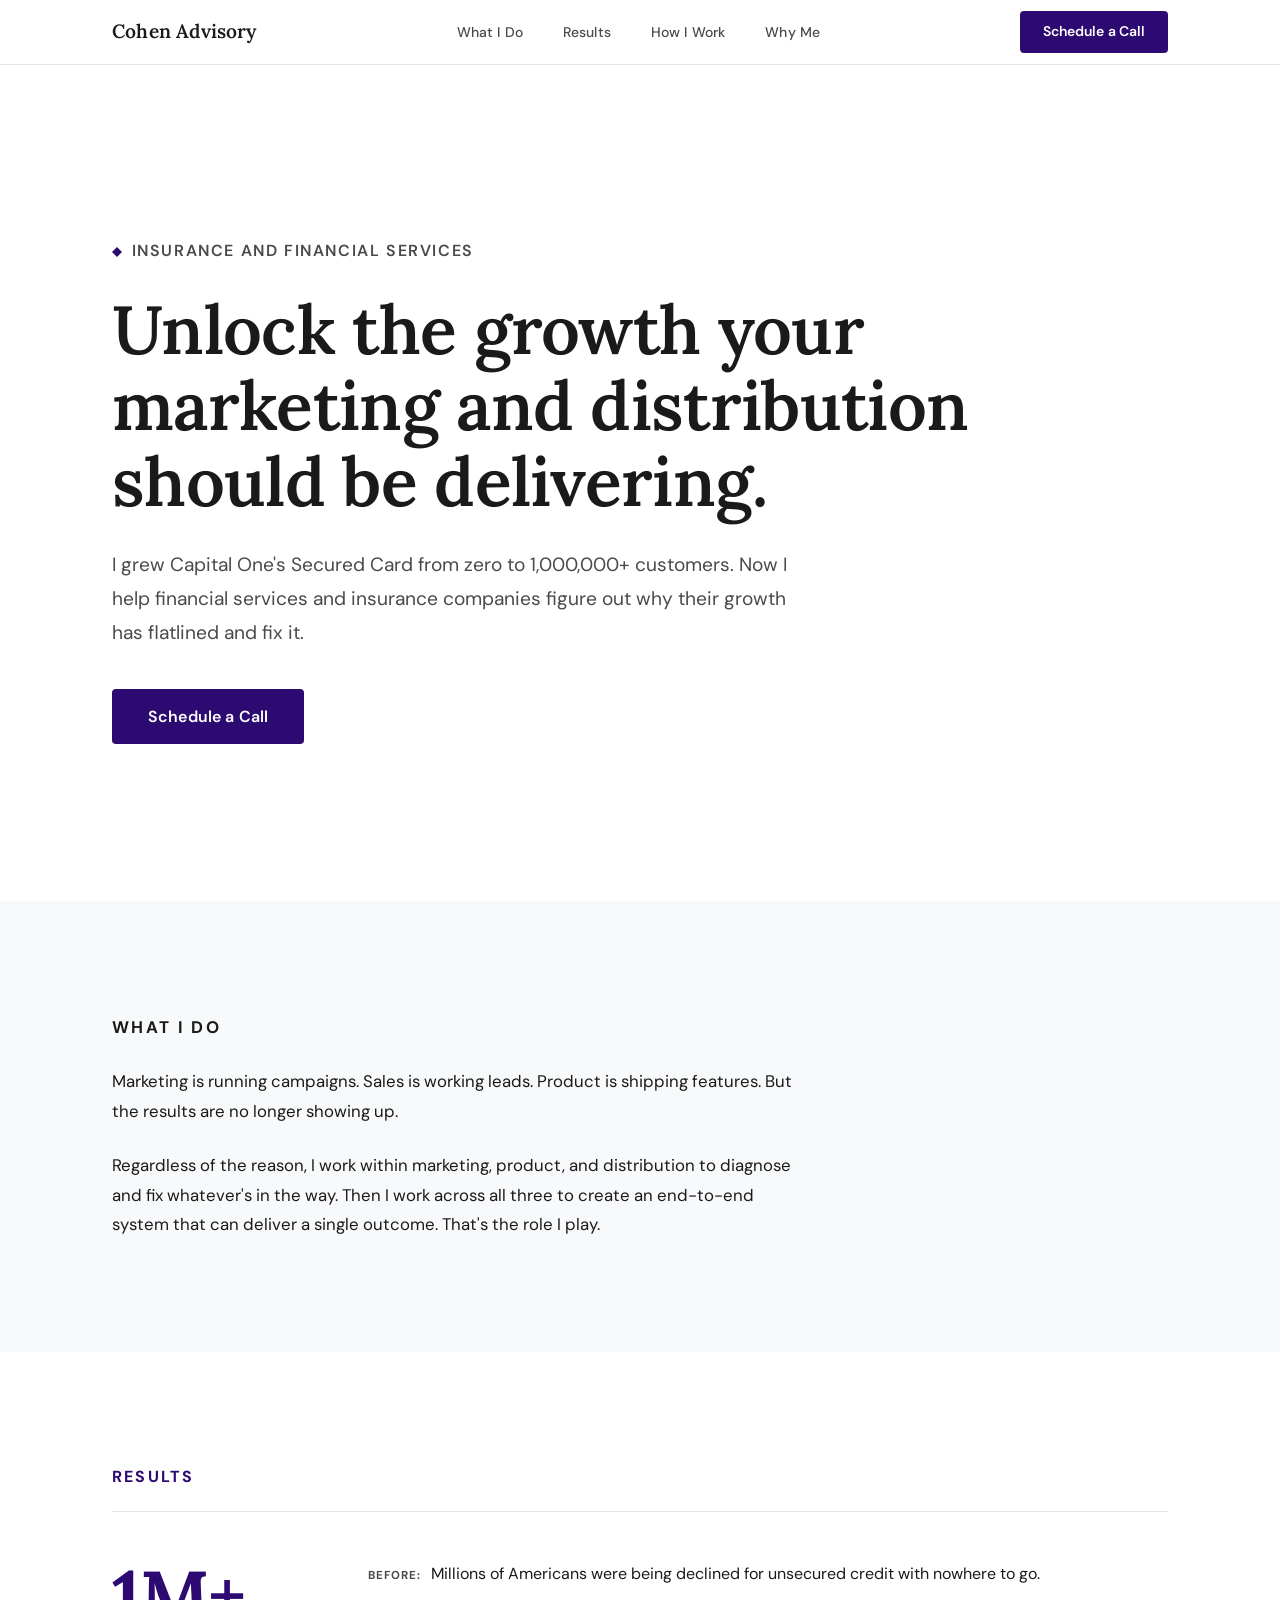
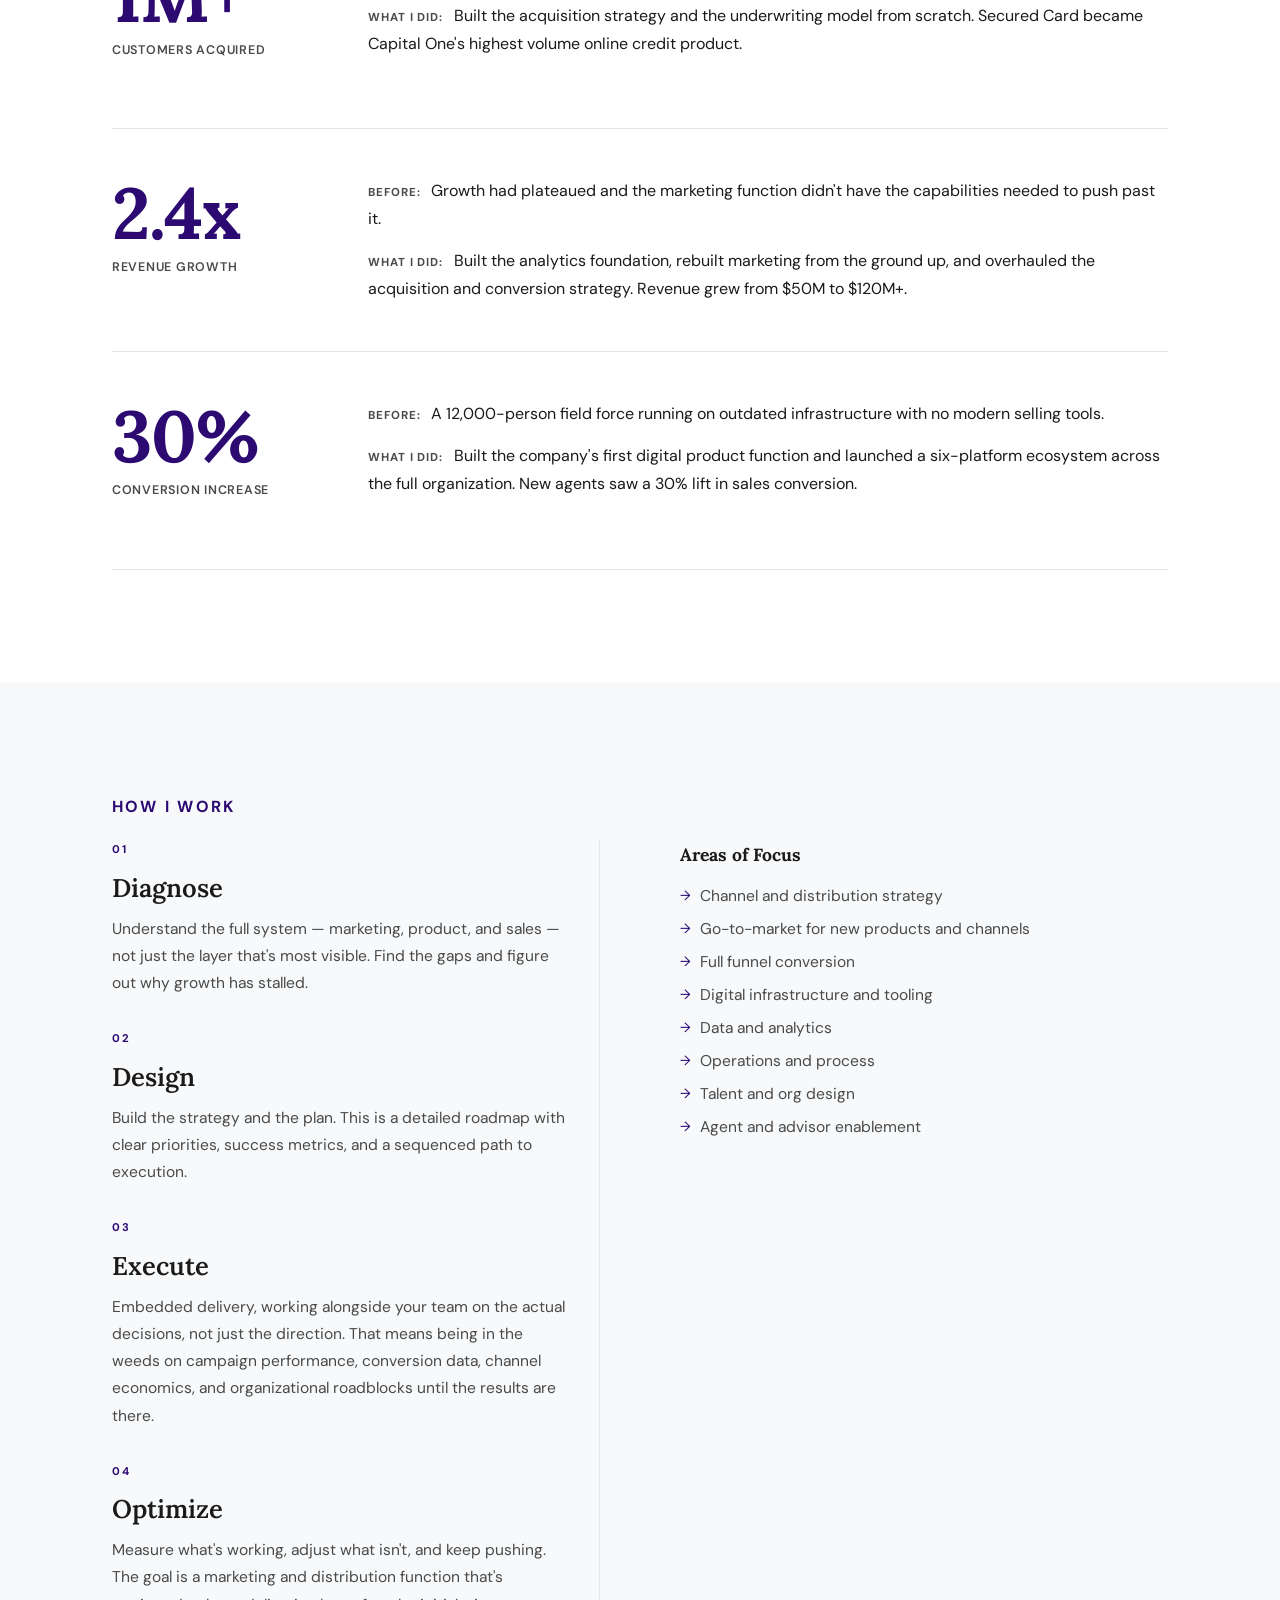
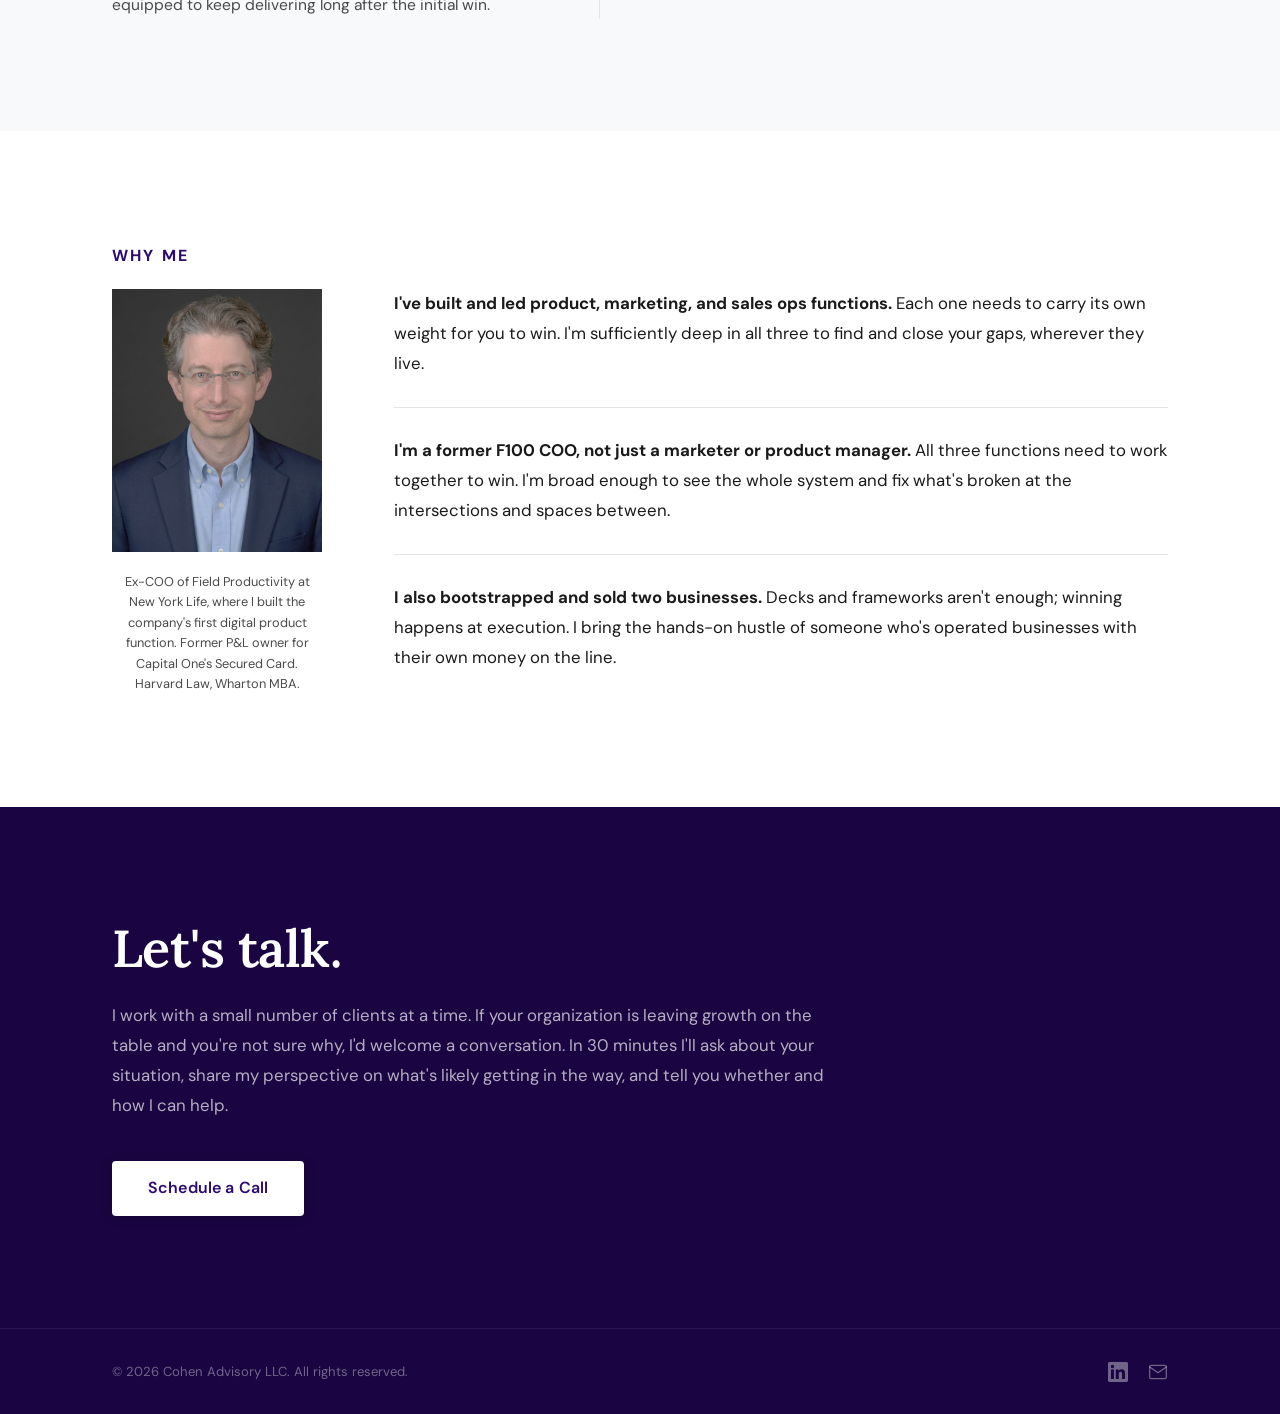
==== index.html @ 50b5fa34 "Add files via upload" ====
<!DOCTYPE html>
<html lang="en">
<head>
    <meta charset="UTF-8">
    <meta name="viewport" content="width=device-width, initial-scale=1.0">
    <title>Cohen Advisory | Growth Advisory for Financial Services and Insurance</title>
    <meta name="description" content="I help financial services and insurance companies unlock the growth their marketing and distribution should be delivering.">
    <link rel="preconnect" href="https://fonts.googleapis.com">
    <link rel="preconnect" href="https://fonts.gstatic.com" crossorigin>
    <link href="https://fonts.googleapis.com/css2?family=Lora:wght@600;700&family=DM+Sans:wght@400;500;600&display=swap" rel="stylesheet">
    <link rel="stylesheet" href="styles.css">
</head>
<body>

<header class="site-header">
    <div class="container header-inner">
        <a href="#" class="brand">Cohen Advisory</a>
        <nav class="site-nav">
            <ul class="nav-list">
                <li><a href="#what-i-do">What I Do</a></li>
                <li><a href="#results">Results</a></li>
                <li><a href="#how-i-work">How I Work</a></li>
                <li><a href="#why-me">Why Me</a></li>
            </ul>
        </nav>
        <a href="https://calendar.app.google/HQ8vqJX4E622rzgx5" target="_blank" class="btn btn-primary">Schedule a Call</a>
    </div>
</header>

<main>

    <!-- Hero -->
    <section class="hero fade-in">
        <div class="container">
            <div class="hero-content">
                <p class="category-label">
                    <svg class="category-icon" width="10" height="10" viewBox="0 0 10 10" fill="none" xmlns="http://www.w3.org/2000/svg" aria-hidden="true"><polygon points="5,0 10,5 5,10 0,5" fill="currentColor"/></svg>
                    Insurance and financial services
                </p>
                <h1 class="hero-headline">Unlock the growth your marketing and distribution should be delivering.</h1>
                <p class="hero-credential">I grew Capital One's Secured Card from zero to 1,000,000+ customers. Now I help financial services and insurance companies figure out why their growth has flatlined and fix it.</p>
                <a href="https://calendar.app.google/HQ8vqJX4E622rzgx5" target="_blank" class="btn btn-primary btn-large">Schedule a Call</a>
            </div>
        </div>
    </section>

    <!-- What I Do -->
    <section id="what-i-do" class="section section-alt fade-in">
        <div class="container">
            <p class="section-label">What I Do</p>
            <p>Marketing is running campaigns. Sales is working leads. Product is shipping features. But the results are no longer showing up.</p>
            <p>Regardless of the reason, I work within marketing, product, and distribution to diagnose and fix whatever's in the way. Then I work across all three to create an end-to-end system that can deliver a single outcome. That's the role I play.</p>
        </div>
    </section>

    <!-- Results -->
    <section id="results" class="section fade-in">
        <div class="container">
            <p class="section-label">Results</p>
            <div class="results-list">

                <div class="result-card">
                    <div class="result-stat">
                        <span class="result-num">1M+</span>
                        <span class="result-descriptor">customers acquired</span>
                    </div>
                    <div class="result-details">
                        <p><span class="result-tag">Before:</span> Millions of Americans were being declined for unsecured credit with nowhere to go.</p>
                        <p><span class="result-tag">What I did:</span> Built the acquisition strategy and the underwriting model from scratch. Secured Card became Capital One's highest volume online credit product.</p>
                    </div>
                </div>

                <div class="result-card">
                    <div class="result-stat">
                        <span class="result-num">2.4x</span>
                        <span class="result-descriptor">revenue growth</span>
                    </div>
                    <div class="result-details">
                        <p><span class="result-tag">Before:</span> Growth had plateaued and the marketing function didn't have the capabilities needed to push past it.</p>
                        <p><span class="result-tag">What I did:</span> Built the analytics foundation, rebuilt marketing from the ground up, and overhauled the acquisition and conversion strategy. Revenue grew from $50M to $120M+.</p>
                    </div>
                </div>

                <div class="result-card">
                    <div class="result-stat">
                        <span class="result-num">30%</span>
                        <span class="result-descriptor">conversion increase</span>
                    </div>
                    <div class="result-details">
                        <p><span class="result-tag">Before:</span> A 12,000-person field force running on outdated infrastructure with no modern selling tools.</p>
                        <p><span class="result-tag">What I did:</span> Built the company's first digital product function and launched a six-platform ecosystem across the full organization. New agents saw a 30% lift in sales conversion.</p>
                    </div>
                </div>

            </div>
        </div>
    </section>

    <!-- How I Work -->
    <section id="how-i-work" class="section section-alt fade-in">
        <div class="container">
            <p class="section-label">How I Work</p>
            <div class="how-i-work-layout">

                <!-- Left column -->
                <div class="how-i-work-left">
                    <div class="steps-grid">
                        <div class="step">
                            <span class="step-num">01</span>
                            <h3 class="step-title">Diagnose</h3>
                            <p class="step-desc">Understand the full system — marketing, product, and sales — not just the layer that's most visible. Find the gaps and figure out why growth has stalled.</p>
                        </div>
                        <div class="step">
                            <span class="step-num">02</span>
                            <h3 class="step-title">Design</h3>
                            <p class="step-desc">Build the strategy and the plan. This is a detailed roadmap with clear priorities, success metrics, and a sequenced path to execution.</p>
                        </div>
                        <div class="step">
                            <span class="step-num">03</span>
                            <h3 class="step-title">Execute</h3>
                            <p class="step-desc">Embedded delivery, working alongside your team on the actual decisions, not just the direction. That means being in the weeds on campaign performance, conversion data, channel economics, and organizational roadblocks until the results are there.</p>
                        </div>
                        <div class="step">
                            <span class="step-num">04</span>
                            <h3 class="step-title">Optimize</h3>
                            <p class="step-desc">Measure what's working, adjust what isn't, and keep pushing. The goal is a marketing and distribution function that's equipped to keep delivering long after the initial win.</p>
                        </div>
                    </div>
                </div>

                <!-- Right column -->
                <div class="how-i-work-right">
                    <div class="areas-of-focus">
                        <h3 class="areas-title">Areas of Focus</h3>
                        <ul class="areas-list">
                            <li>Channel and distribution strategy</li>
                            <li>Go-to-market for new products and channels</li>
                            <li>Full funnel conversion</li>
                            <li>Digital infrastructure and tooling</li>
                            <li>Data and analytics</li>
                            <li>Operations and process</li>
                            <li>Talent and org design</li>
                            <li>Agent and advisor enablement</li>
                        </ul>
                    </div>
                </div>

            </div>
        </div>
    </section>

    <!-- Why Me -->
    <section id="why-me" class="section fade-in">
        <div class="container">
            <p class="section-label">Why Me</p>
            <div class="why-me-layout">
                <div class="why-me-photo">
                    <img src="light portrait.png" alt="Ross Cohen" class="profile-photo">
                    <p class="photo-caption">Ex-COO of Field Productivity at New York Life, where I built the company's first digital product function. Former P&L owner for Capital One's Secured Card. Harvard Law, Wharton MBA.</p>
                </div>
                <div class="why-me-blocks">
                    <div class="why-block">
                        <p><strong>I've built and led product, marketing, and sales ops functions.</strong> Each one needs to carry its own weight for you to win. I'm sufficiently deep in all three to find and close your gaps, wherever they live.</p>
                    </div>
                    <div class="why-block">
                        <p><strong>I'm a former F100 COO, not just a marketer or product manager.</strong> All three functions need to work together to win. I'm broad enough to see the whole system and fix what's broken at the intersections and spaces between.</p>
                    </div>
                    <div class="why-block">
                        <p><strong>I also bootstrapped and sold two businesses.</strong> Decks and frameworks aren't enough; winning happens at execution. I bring the hands-on hustle of someone who's operated businesses with their own money on the line.</p>
                    </div>
                </div>
            </div>
        </div>
    </section>

    <!-- CTA -->
    <section id="contact" class="section section-dark fade-in">
        <div class="container">
            <div class="cta-content">
                <h2 class="cta-headline">Let's talk.</h2>
                <p class="cta-body">I work with a small number of clients at a time. If your organization is leaving growth on the table and you're not sure why, I'd welcome a conversation. In 30 minutes I'll ask about your situation, share my perspective on what's likely getting in the way, and tell you whether and how I can help.</p>
                <a href="https://calendar.app.google/HQ8vqJX4E622rzgx5" target="_blank" class="btn btn-light btn-large">Schedule a Call</a>
            </div>
        </div>
    </section>

</main>

<footer class="site-footer">
    <div class="container footer-inner">
        <p class="footer-copy">&copy; 2026 Cohen Advisory LLC. All rights reserved.</p>
        <div class="footer-social">
            <a href="https://www.linkedin.com/in/recohen" target="_blank" class="social-link" aria-label="LinkedIn">
                <svg width="20" height="20" viewBox="0 0 24 24" fill="none" xmlns="http://www.w3.org/2000/svg">
                    <path d="M20.447 20.452h-3.554v-5.569c0-1.328-.027-3.037-1.852-3.037-1.853 0-2.136 1.445-2.136 2.939v5.667H9.351V9h3.414v1.561h.046c.477-.9 1.637-1.85 3.37-1.85 3.601 0 4.267 2.37 4.267 5.455v6.286zM5.337 7.433a2.062 2.062 0 01-2.063-2.065 2.064 2.064 0 112.063 2.065zm1.782 13.019H3.555V9h3.564v11.452zM22.225 0H1.771C.792 0 0 .774 0 1.729v20.542C0 23.227.792 24 1.771 24h20.451C23.2 24 24 23.227 24 22.271V1.729C24 .774 23.2 0 22.222 0h.003z" fill="currentColor"/>
                </svg>
            </a>
            <a href="mailto:ross@recohen.com" class="social-link" aria-label="Email">
                <svg width="20" height="20" viewBox="0 0 24 24" fill="none" xmlns="http://www.w3.org/2000/svg">
                    <rect x="2" y="4" width="20" height="16" rx="2" stroke="currentColor" stroke-width="1.5" fill="none"/>
                    <path d="M2 6l10 7 10-7" stroke="currentColor" stroke-width="1.5" fill="none" stroke-linecap="round" stroke-linejoin="round"/>
                </svg>
            </a>
        </div>
    </div>
</footer>

<script>
// Scroll fade-in
const fadeEls = document.querySelectorAll('.fade-in');
const observer = new IntersectionObserver((entries) => {
    entries.forEach(entry => {
        if (entry.isIntersecting) {
            entry.target.classList.add('visible');
        }
    });
}, { threshold: 0.08 });
fadeEls.forEach(el => observer.observe(el));
</script>

</body>
</html>
---- styles.css ----
/* ============================================================
   CSS CUSTOM PROPERTIES
   ============================================================ */

:root {
    --color-bg:          #FFFFFF;
    --color-bg-alt:      #F7F9FB;
    --color-bg-dark:     #1a0542;
    --color-text:        #1A1A1A;
    --color-text-muted:  #4A4A4A;
    --color-accent:      #2c0a71;
    --color-accent-mid:  #7B4FBF;
    --color-border:      #E5E5E5;
    --color-border-soft: #F0F0F0;

    --font-display: 'Lora', Georgia, serif;
    --font-body:    'DM Sans', system-ui, sans-serif;

    --max-width: 1120px;
    --radius:    4px;
    --transition: 0.22s ease;
}

/* ============================================================
   RESET & BASE
   ============================================================ */

*, *::before, *::after {
    box-sizing: border-box;
    margin: 0;
    padding: 0;
}

html {
    scroll-behavior: smooth;
    font-size: 16px;
}

body {
    font-family: var(--font-body);
    background-color: var(--color-bg);
    color: var(--color-text);
    line-height: 1.65;
    -webkit-font-smoothing: antialiased;
}

a {
    color: inherit;
    text-decoration: none;
}

img {
    max-width: 100%;
    display: block;
}

/* ============================================================
   CONTAINER
   ============================================================ */

.container {
    max-width: var(--max-width);
    margin: 0 auto;
    padding: 0 2rem;
}

/* ============================================================
   NAVIGATION
   ============================================================ */

.site-header {
    position: sticky;
    top: 0;
    z-index: 100;
    background: rgba(255, 255, 255, 0.96);
    backdrop-filter: blur(10px);
    -webkit-backdrop-filter: blur(10px);
    border-bottom: 1px solid var(--color-border);
}

.header-inner {
    display: flex;
    align-items: center;
    justify-content: space-between;
    height: 64px;
}

.brand {
    font-family: var(--font-display);
    font-size: 1.2rem;
    font-weight: 600;
    color: var(--color-text);
    letter-spacing: 0.01em;
    flex-shrink: 0;
}

.site-nav {
    display: none;
}

.nav-list {
    display: flex;
    gap: 2.5rem;
    list-style: none;
}

.nav-list a {
    font-size: 0.875rem;
    font-weight: 500;
    color: var(--color-text-muted);
    transition: color var(--transition);
    letter-spacing: 0.01em;
}

.nav-list a:hover {
    color: var(--color-text);
}

@media (min-width: 860px) {
    .site-nav {
        display: block;
    }
}

/* ============================================================
   BUTTONS
   ============================================================ */

.btn {
    display: inline-block;
    font-family: var(--font-body);
    font-weight: 600;
    font-size: 0.875rem;
    padding: 0.6rem 1.4rem;
    border-radius: var(--radius);
    transition: all var(--transition);
    cursor: pointer;
    letter-spacing: 0.01em;
    border: none;
    white-space: nowrap;
}

.btn-primary {
    background: var(--color-accent);
    color: #ffffff;
}

.btn-primary:hover {
    background: var(--color-accent-mid);
    transform: translateY(-1px);
}

.btn-large {
    font-size: 1rem;
    padding: 0.9rem 2.25rem;
}

.btn-light {
    background: #ffffff;
    color: var(--color-accent);
    box-shadow: 0 2px 12px rgba(0,0,0,0.18);
}

.btn-light:hover {
    background: rgba(255, 255, 255, 0.92);
    transform: translateY(-1px);
    box-shadow: 0 4px 18px rgba(0,0,0,0.22);
}

/* ============================================================
   SECTION SHARED
   ============================================================ */

.section {
    padding: 7rem 0;
}

.section-alt {
    background: var(--color-bg-alt);
}

.section-dark {
    background: var(--color-bg-dark);
}

.section-label {
    font-size: 1rem;
    font-weight: 700;
    letter-spacing: 0.14em;
    text-transform: uppercase;
    color: var(--color-accent);
    margin-bottom: 1.25rem;
}

.section-headline {
    font-family: var(--font-display);
    font-size: clamp(1.75rem, 3vw, 2.5rem);
    font-weight: 600;
    color: var(--color-text);
    line-height: 1.2;
    margin-bottom: 3.5rem;
}

/* ============================================================
   FADE-IN ANIMATION
   ============================================================ */

.fade-in {
    opacity: 0;
    transform: translateY(22px);
    transition: opacity 0.65s ease, transform 0.65s ease;
}

.fade-in.visible {
    opacity: 1;
    transform: translateY(0);
}

/* ============================================================
   HERO
   ============================================================ */

.hero {
    padding: 7rem 0 6rem;
    min-height: calc(100vh - 64px);
    display: flex;
    align-items: center;
}

.hero-content {
    max-width: 100%;
}

.category-label {
    display: flex;
    align-items: center;
    gap: 0.6rem;
    font-size: 1rem;
    font-weight: 600;
    letter-spacing: 0.1em;
    text-transform: uppercase;
    color: var(--color-text-muted);
    margin-bottom: 1.75rem;
}

.category-icon {
    color: var(--color-accent);
    flex-shrink: 0;
    position: relative;
    top: 1px;
}

.hero-headline {
    font-family: var(--font-display);
    font-size: clamp(2.6rem, 5.5vw, 4.25rem);
    font-weight: 600;
    line-height: 1.12;
    color: var(--color-text);
    margin-bottom: 1.75rem;
    letter-spacing: -0.01em;
    max-width: 100%;
}

.hero-credential {
    font-size: 1.2rem;
    line-height: 1.75;
    color: var(--color-text-muted);
    max-width: 700px;
    margin-bottom: 2.5rem;
}

/* Stats */
.stats-row {
    display: flex;
    align-items: center;
    gap: 2.5rem;
    margin-top: 3.5rem;
    padding-top: 2.5rem;
    border-top: 1px solid var(--color-border);
    flex-wrap: wrap;
}

.stat {
    display: flex;
    flex-direction: column;
    gap: 0.4rem;
    flex: 1;
}

.stat-figure {
    font-family: var(--font-display);
    font-size: 2.1rem;
    font-weight: 700;
    color: var(--color-text);
    line-height: 1;
    letter-spacing: -0.01em;
}

.stat-label {
    font-size: 0.78rem;
    color: var(--color-text-muted);
    max-width: 150px;
    line-height: 1.45;
}

.stat-divider {
    width: 1px;
    height: 2.75rem;
    background: var(--color-border);
    flex-shrink: 0;
}

@media (max-width: 600px) {
    .stat-divider { display: none; }
    .stats-row { gap: 2rem; }
    .hero { min-height: auto; padding: 5rem 0 4rem; }
}

/* Logo bar */
.logo-bar {
    margin-top: 2.5rem;
    padding-top: 2.5rem;
    border-top: 1px solid var(--color-border);
}

.cta-prompt {
    margin-top: 2.5rem;
    margin-bottom: 0.75rem;
    font-size: 0.85rem;
    font-weight: 600;
    letter-spacing: 0.04em;
    color: var(--color-text-muted);
}

.logo-bar-label {
    display: block;
    font-size: 0.7rem;
    font-weight: 700;
    letter-spacing: 0.14em;
    text-transform: uppercase;
    color: var(--color-text-muted);
    margin-bottom: 1.5rem;
}

.logo-bar-logos {
    display: flex;
    align-items: center;
    justify-content: flex-start;
    gap: 3.5rem;
}

.logo-bar-img {
    height: 52px;
    width: auto;
    object-fit: contain;
    opacity: 0.85;
    transition: opacity 0.2s ease;
}

.logo-bar-img:hover {
    opacity: 1;
}

/* ============================================================
   WHAT I DO
   ============================================================ */

#what-i-do p {
    font-size: 1.05rem;
    line-height: 1.78;
    color: var(--color-text);
    margin-bottom: 1.5rem;
    max-width: 700px;
}

#what-i-do p:last-child {
    margin-bottom: 0;
}

/* ============================================================
   RESULTS
   ============================================================ */

.results-list {
    display: flex;
    flex-direction: column;
}

.result-card {
    display: grid;
    grid-template-columns: 200px 1fr;
    gap: 3.5rem;
    padding: 3rem 0;
    border-bottom: 1px solid var(--color-border);
    align-items: start;
}

.result-card:first-child {
    border-top: 1px solid var(--color-border);
}

.result-stat {
    display: flex;
    flex-direction: column;
    gap: 0.5rem;
    margin-bottom: 1.25rem;
}

.result-num {
    font-family: var(--font-display);
    font-size: 4.5rem;
    font-weight: 700;
    color: var(--color-accent);
    line-height: 1;
    letter-spacing: -0.02em;
}

.result-descriptor {
    font-size: 0.78rem;
    font-weight: 600;
    letter-spacing: 0.06em;
    text-transform: uppercase;
    color: var(--color-text-muted);
}

.result-details p {
    font-size: 1rem;
    line-height: 1.75;
    color: var(--color-text);
    margin-bottom: 0.875rem;
}

.result-details p:last-child {
    margin-bottom: 0;
}

.result-tag {
    font-weight: 700;
    font-size: 0.72rem;
    letter-spacing: 0.08em;
    text-transform: uppercase;
    color: var(--color-text-muted);
    margin-right: 0.4rem;
}

@media (max-width: 640px) {
    .result-card {
        grid-template-columns: 1fr;
        gap: 1.25rem;
    }
}

/* ============================================================
   HOW I WORK
   ============================================================ */

.how-i-work-layout {
    display: grid;
    grid-template-columns: 1fr 1fr;
    gap: 5rem;
    align-items: start;
}

.how-i-work-left {
    padding-right: 2rem;
    border-right: 1px solid var(--color-border);
}

.how-i-work-intro {
    font-size: 1.05rem;
    line-height: 1.8;
    color: var(--color-text);
    margin-bottom: 2.5rem;
}

.areas-title {
    font-family: var(--font-display);
    font-size: 1.1rem;
    font-weight: 700;
    color: var(--color-text);
    margin-bottom: 1rem;
}

.areas-list {
    list-style: none;
    padding: 0;
    margin: 0;
    display: flex;
    flex-direction: column;
    gap: 0.6rem;
}

.areas-list li {
    font-size: 0.975rem;
    color: var(--color-text-muted);
    padding-left: 1.25rem;
    position: relative;
    line-height: 1.5;
}

.areas-list li::before {
    content: "→";
    position: absolute;
    left: 0;
    color: var(--color-accent);
    font-size: 0.85rem;
    top: 0.05rem;
}

.how-i-work-right {
    padding-left: 0;
}

.steps-grid {
    display: grid;
    grid-template-columns: 1fr;
    gap: 2rem;
}

.step-num {
    display: block;
    font-size: 0.7rem;
    font-weight: 700;
    letter-spacing: 0.14em;
    color: var(--color-accent);
    margin-bottom: 0.875rem;
}

.step-title {
    font-family: var(--font-display);
    font-size: 1.6rem;
    font-weight: 600;
    color: var(--color-text);
    margin-bottom: 0.75rem;
    line-height: 1.2;
}

.step-desc {
    font-size: 0.975rem;
    line-height: 1.75;
    color: var(--color-text-muted);
}

@media (max-width: 768px) {
    .how-i-work-layout {
        grid-template-columns: 1fr;
        gap: 3rem;
    }

    .how-i-work-left {
        padding-right: 0;
        border-right: none;
        border-bottom: 1px solid var(--color-border);
        padding-bottom: 3rem;
    }

    .steps-grid {
        grid-template-columns: 1fr;
        gap: 2.5rem;
    }
}

/* ============================================================
   WHY ME
   ============================================================ */

.why-me-layout {
    display: grid;
    grid-template-columns: 210px 1fr;
    gap: 4.5rem;
    align-items: start;
}

.profile-photo {
    width: 100%;
    aspect-ratio: 4 / 5;
    object-fit: cover;
    object-position: center top;
    border-radius: 0;
}

.photo-caption {
    margin-top: 1.25rem;
    font-size: 0.8rem;
    line-height: 1.6;
    color: var(--color-text-muted);
    text-align: center;
}

.why-me-blocks {
    display: flex;
    flex-direction: column;
}

.why-block {
    padding: 1.75rem 0;
    border-bottom: 1px solid var(--color-border);
}

.why-block:first-child {
    padding-top: 0;
}

.why-block:last-child {
    border-bottom: none;
    padding-bottom: 0;
}

.why-block p {
    font-size: 1.05rem;
    line-height: 1.78;
    color: var(--color-text);
}

.why-block strong {
    font-weight: 700;
}

@media (max-width: 768px) {
    .why-me-layout {
        grid-template-columns: 1fr;
        gap: 2.5rem;
    }

    .profile-photo {
        max-width: 180px;
    }
}

/* ============================================================
   CTA SECTION
   ============================================================ */

.cta-content {
    max-width: 720px;
    text-align: left;
}

.cta-headline {
    font-family: var(--font-display);
    font-size: clamp(2.25rem, 4.5vw, 3.25rem);
    font-weight: 600;
    color: #ffffff;
    margin-bottom: 1.5rem;
    line-height: 1.12;
    letter-spacing: -0.01em;
}

.cta-body {
    font-size: 1.05rem;
    line-height: 1.78;
    color: rgba(255, 255, 255, 0.68);
    margin-bottom: 2.5rem;
}

/* ============================================================
   FOOTER
   ============================================================ */

.site-footer {
    background: var(--color-bg-dark);
    border-top: 1px solid rgba(255, 255, 255, 0.07);
    padding: 2rem 0;
}

.footer-inner {
    display: flex;
    align-items: center;
    justify-content: space-between;
    flex-wrap: wrap;
    gap: 1rem;
}

.footer-copy {
    font-size: 0.82rem;
    color: rgba(255, 255, 255, 0.38);
}

.footer-social {
    display: flex;
    gap: 1.25rem;
    align-items: center;
}

.social-link {
    color: rgba(255, 255, 255, 0.38);
    transition: color var(--transition);
    display: flex;
    align-items: center;
}

.social-link:hover {
    color: rgba(255, 255, 255, 0.75);
}
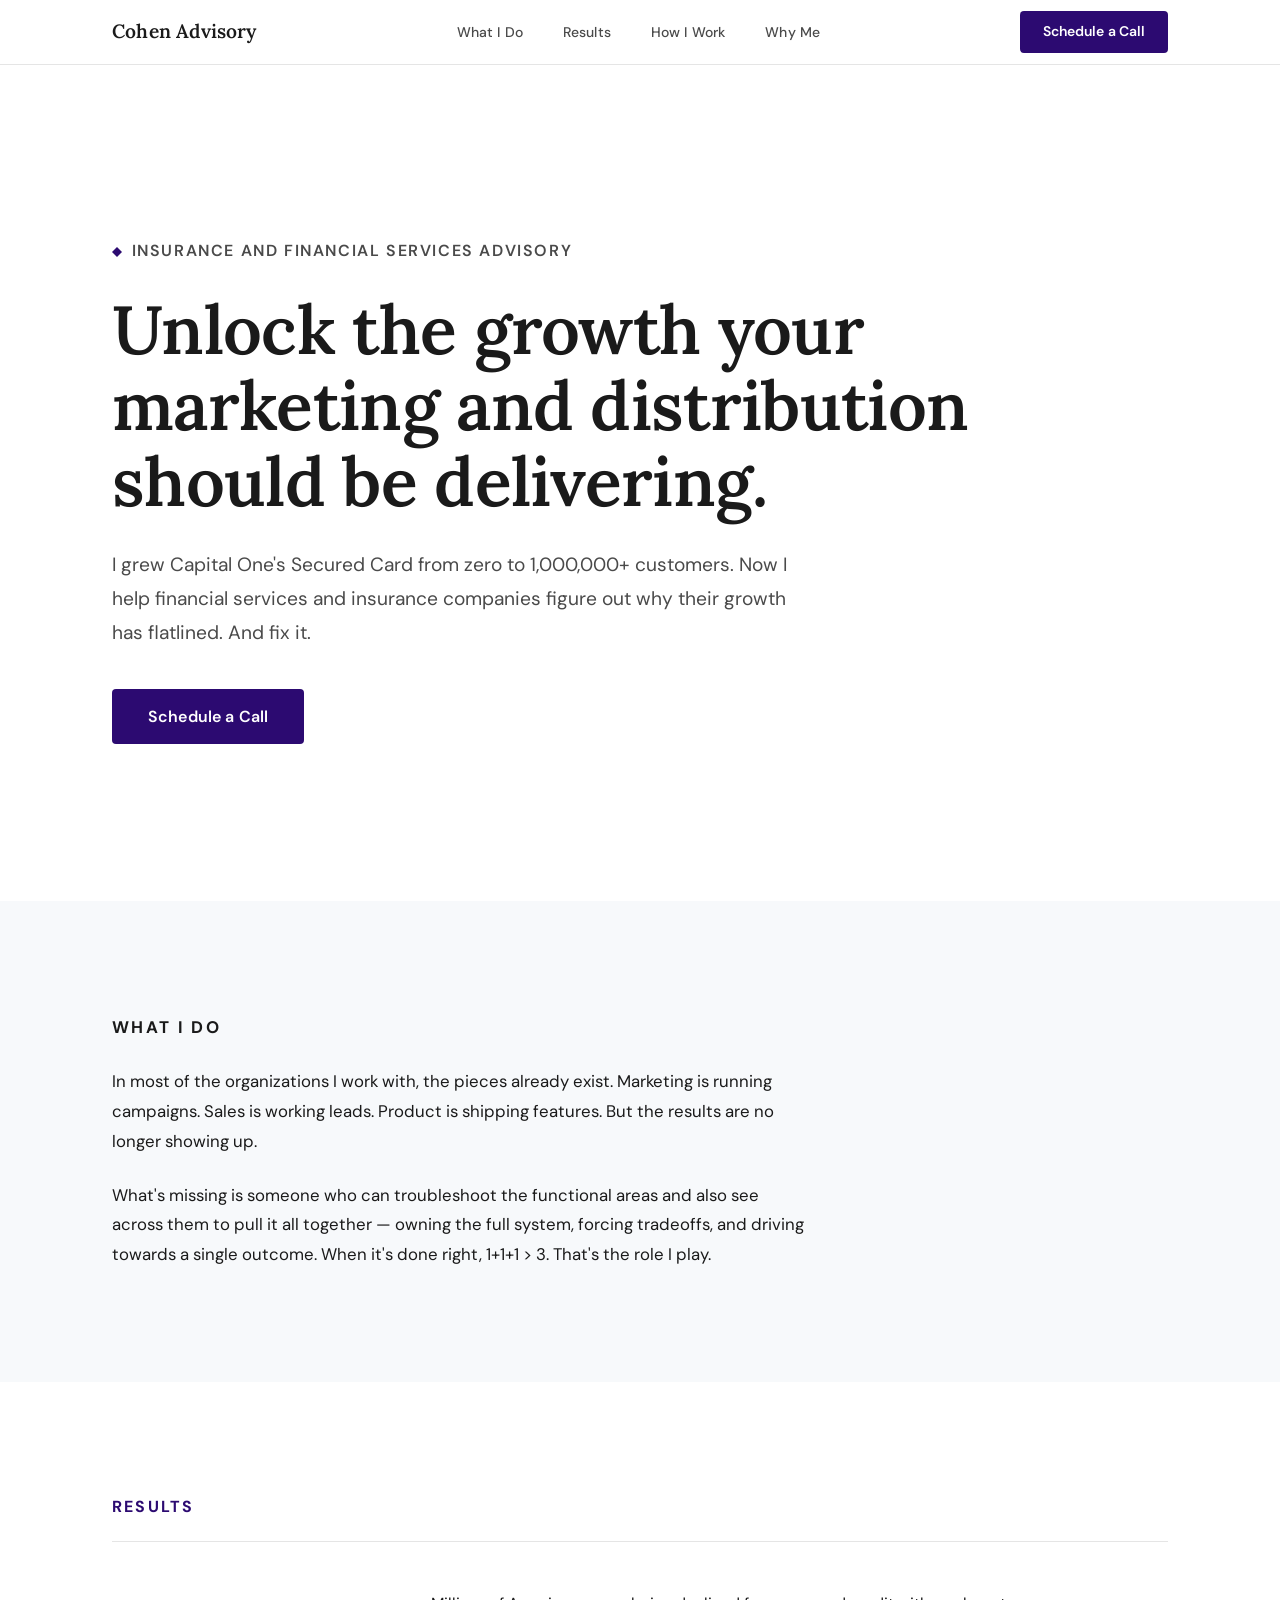
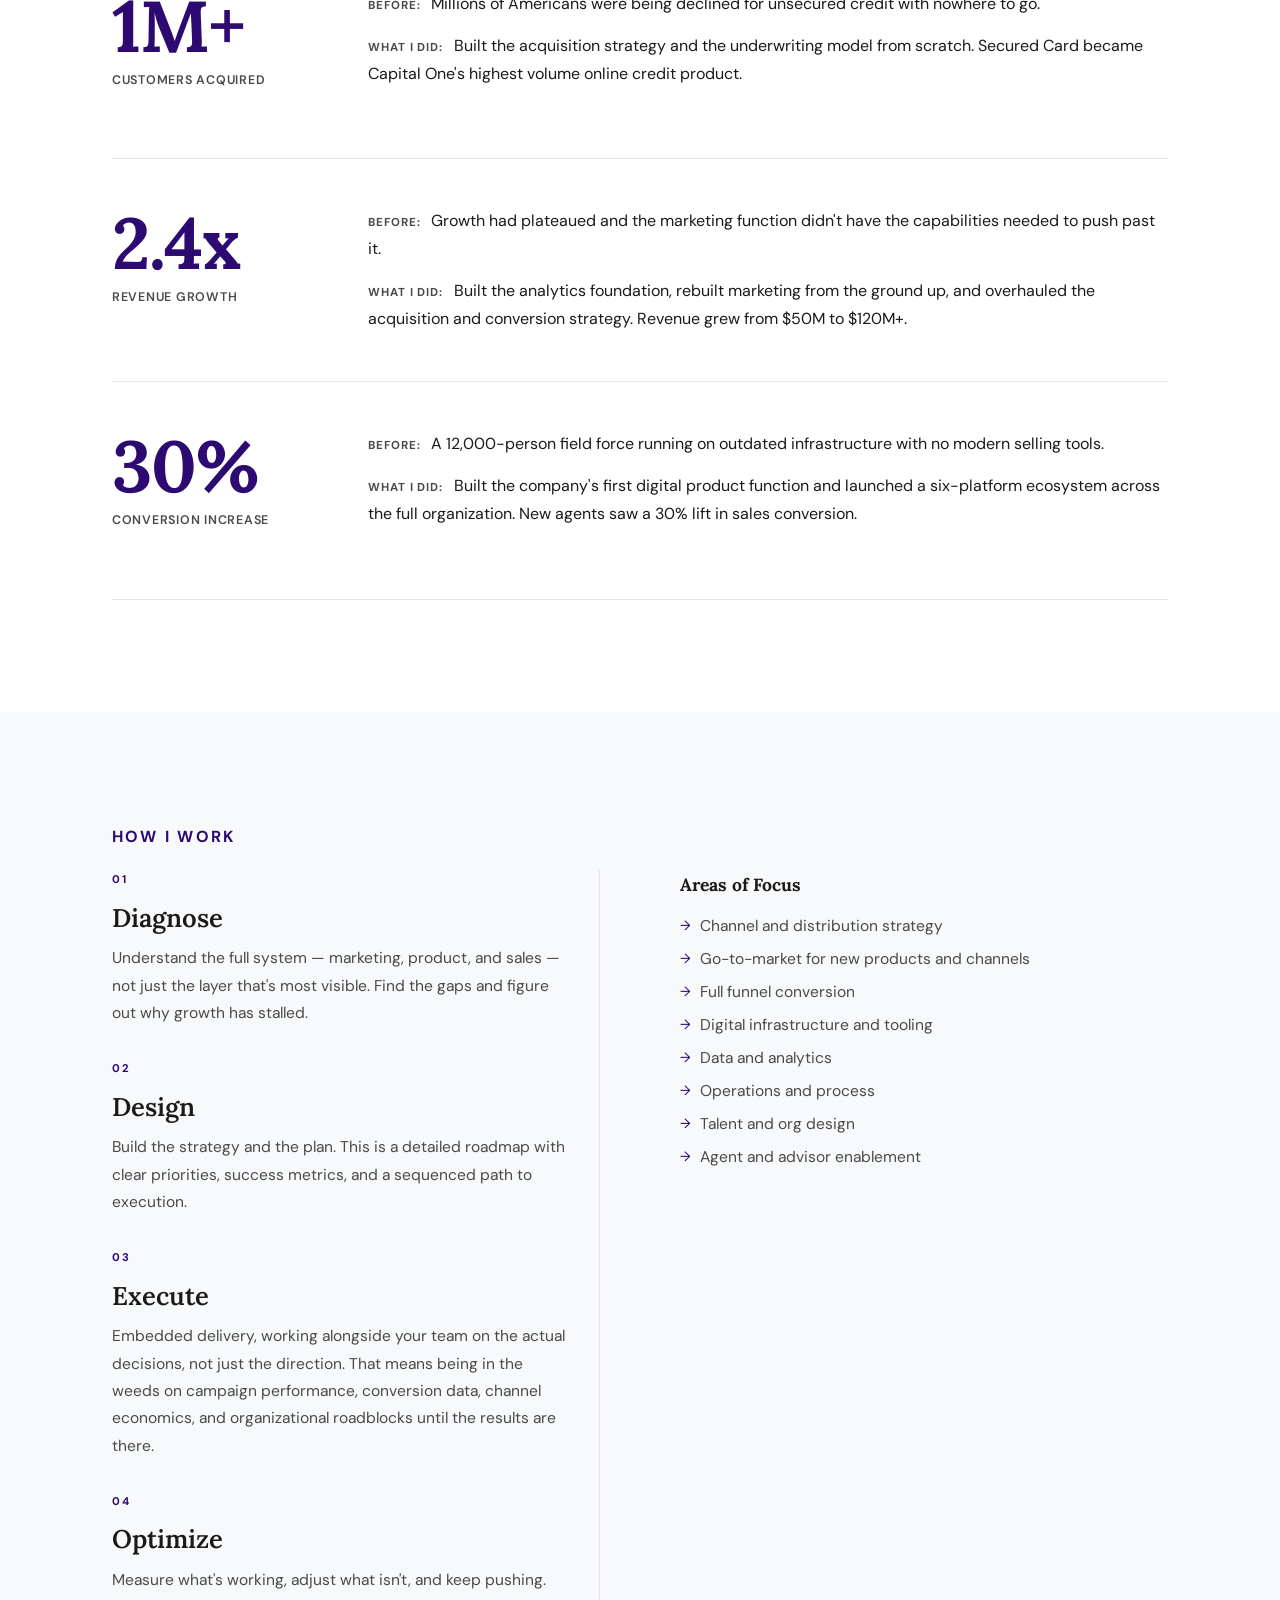
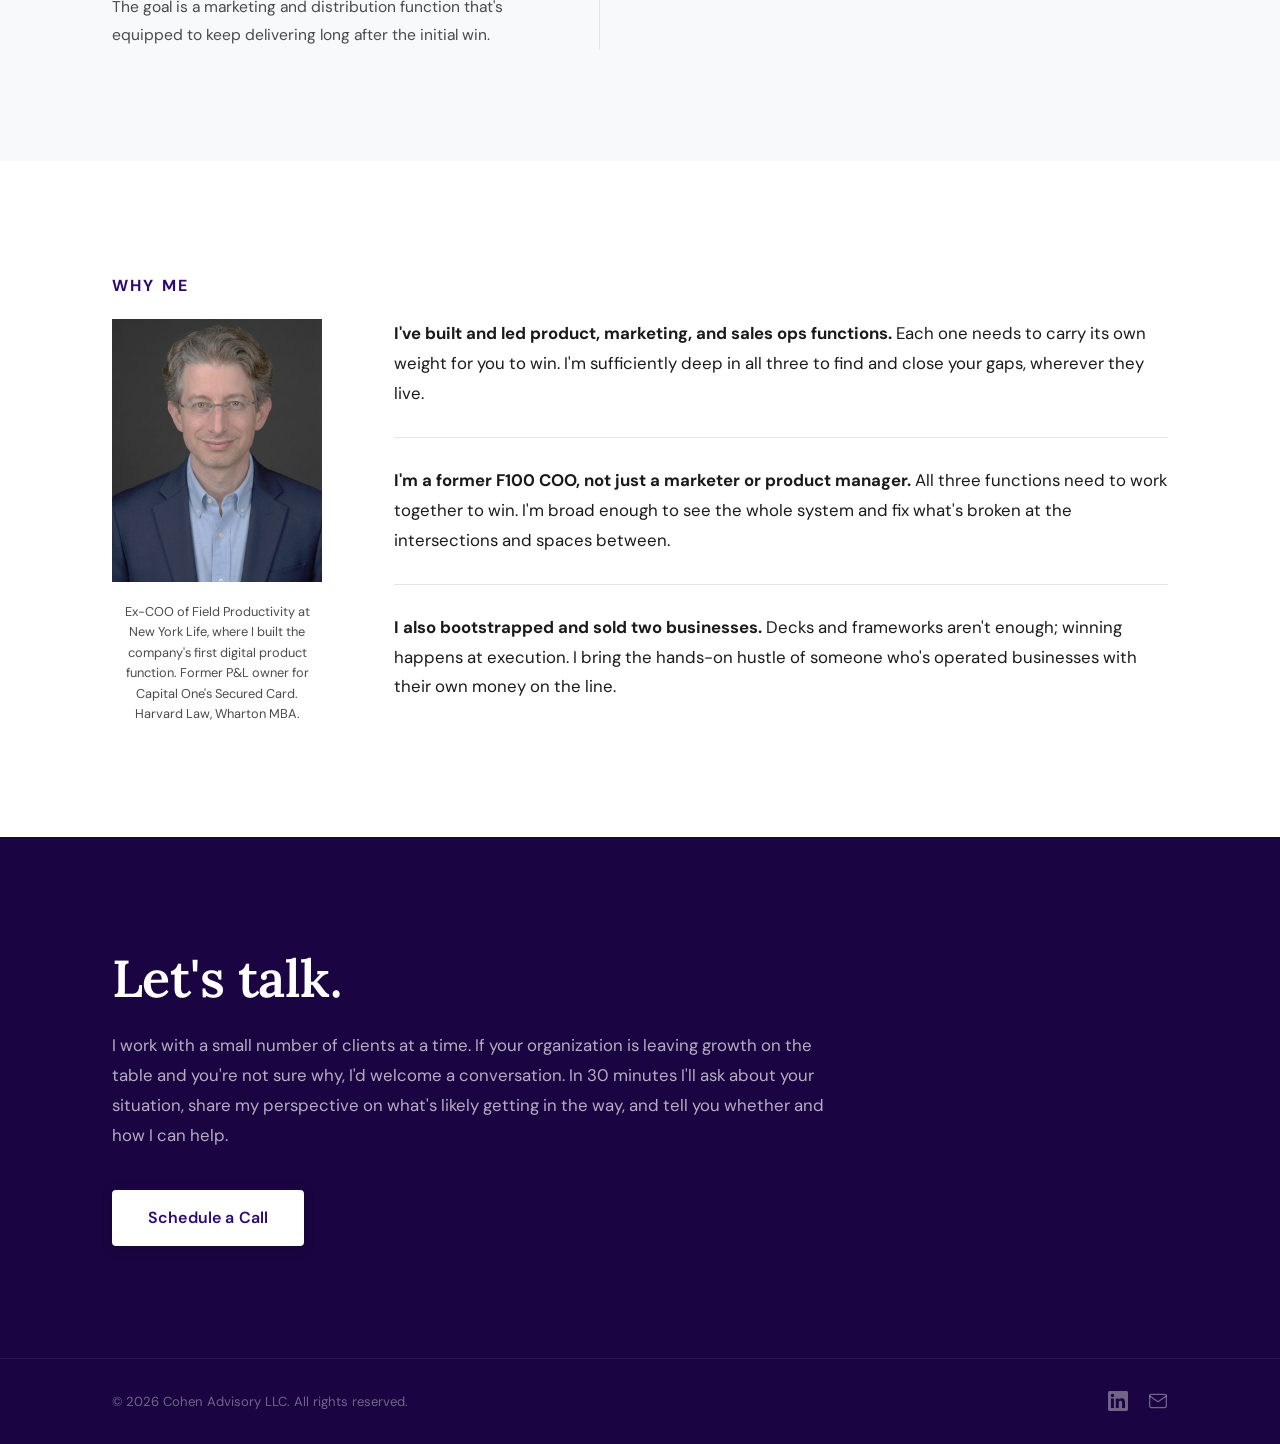
==== commit 4bb91945: "Add files via upload" ====
--- a/index.html
+++ b/index.html
@@ -35,10 +35,10 @@
             <div class="hero-content">
                 <p class="category-label">
                     <svg class="category-icon" width="10" height="10" viewBox="0 0 10 10" fill="none" xmlns="http://www.w3.org/2000/svg" aria-hidden="true"><polygon points="5,0 10,5 5,10 0,5" fill="currentColor"/></svg>
-                    Insurance and financial services
+                    Insurance and Financial Services Advisory
                 </p>
                 <h1 class="hero-headline">Unlock the growth your marketing and distribution should be delivering.</h1>
-                <p class="hero-credential">I grew Capital One's Secured Card from zero to 1,000,000+ customers. Now I help financial services and insurance companies figure out why their growth has flatlined and fix it.</p>
+                <p class="hero-credential">I grew Capital One's Secured Card from zero to 1,000,000+ customers. Now I help financial services and insurance companies figure out why their growth has flatlined. And fix it.</p>
                 <a href="https://calendar.app.google/HQ8vqJX4E622rzgx5" target="_blank" class="btn btn-primary btn-large">Schedule a Call</a>
             </div>
         </div>
@@ -48,8 +48,8 @@
     <section id="what-i-do" class="section section-alt fade-in">
         <div class="container">
             <p class="section-label">What I Do</p>
-            <p>Marketing is running campaigns. Sales is working leads. Product is shipping features. But the results are no longer showing up.</p>
-            <p>Regardless of the reason, I work within marketing, product, and distribution to diagnose and fix whatever's in the way. Then I work across all three to create an end-to-end system that can deliver a single outcome. That's the role I play.</p>
+            <p>In most of the organizations I work with, the pieces already exist. Marketing is running campaigns. Sales is working leads. Product is shipping features. But the results are no longer showing up.</p>
+            <p>What's missing is someone who can troubleshoot the functional areas and also see across them to pull it all together — owning the full system, forcing tradeoffs, and driving towards a single outcome. When it's done right, 1+1+1 &gt; 3. That's the role I play.</p>
         </div>
     </section>
 
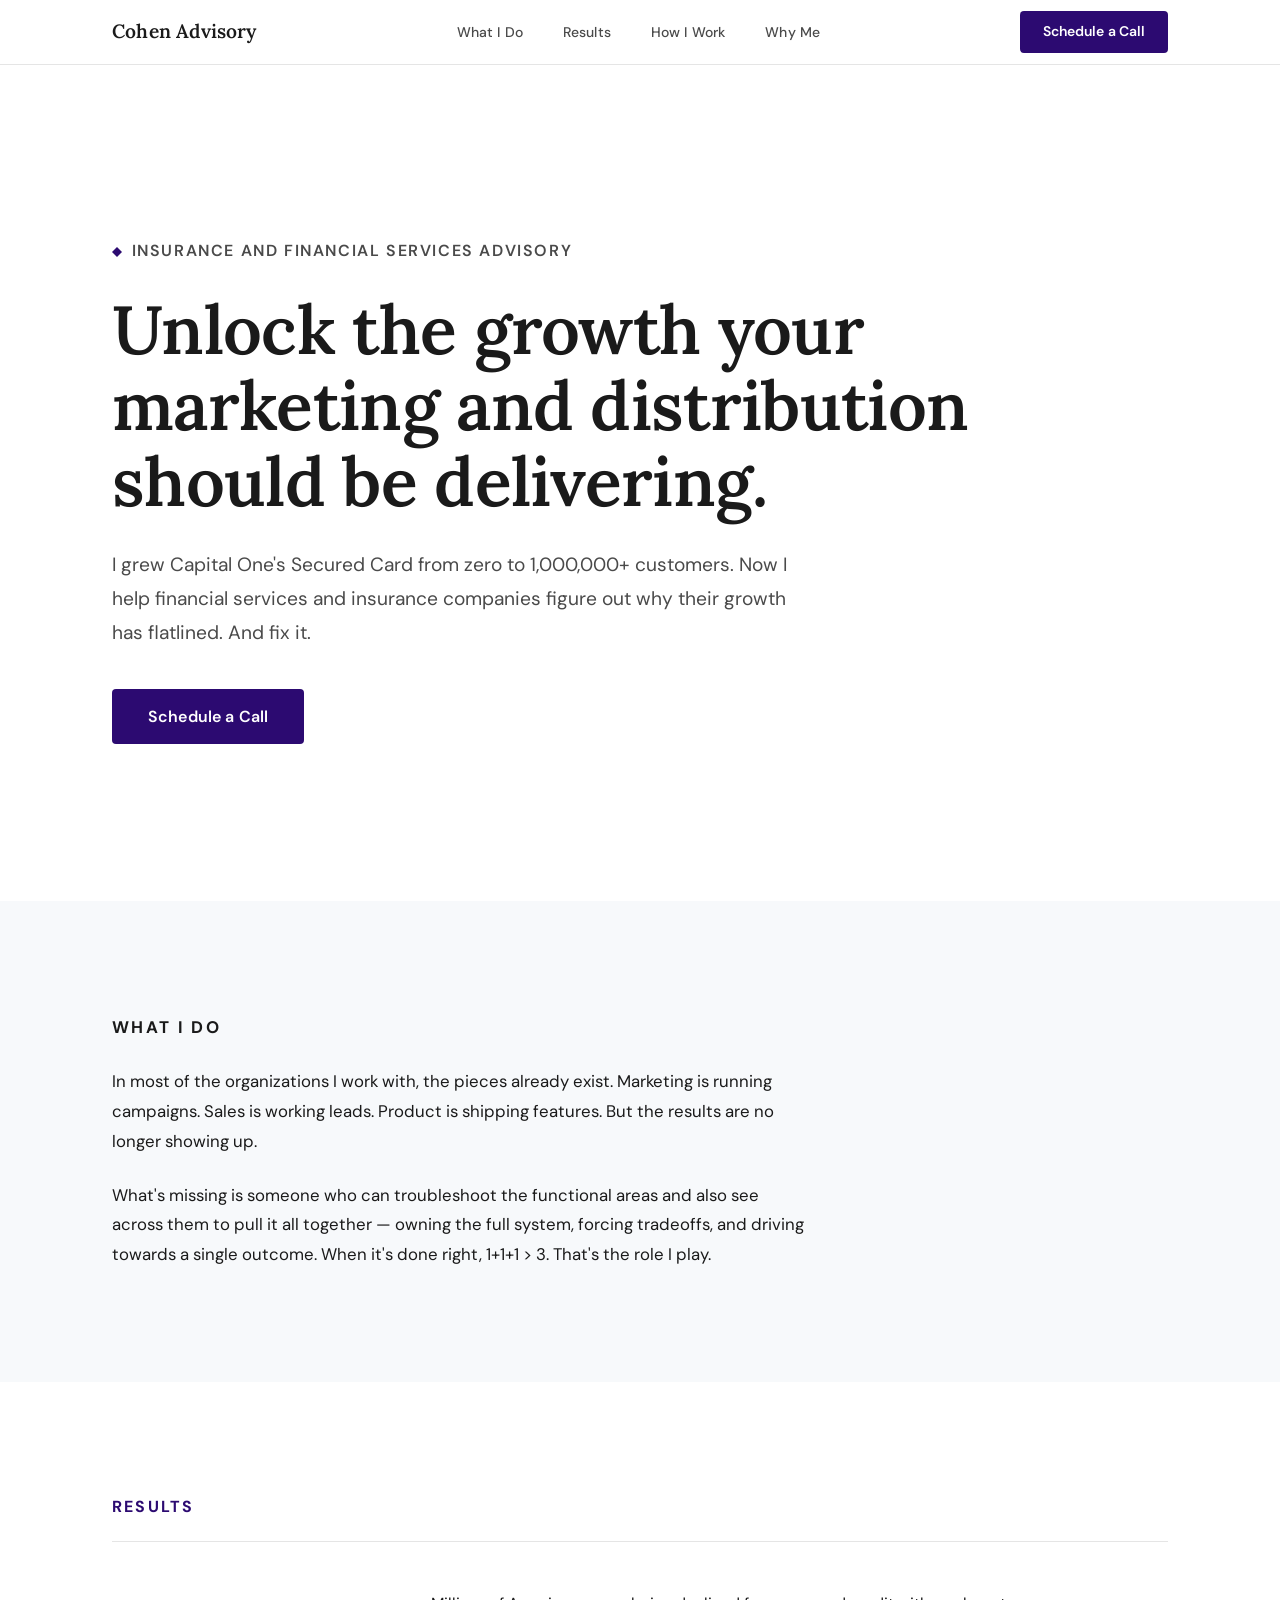
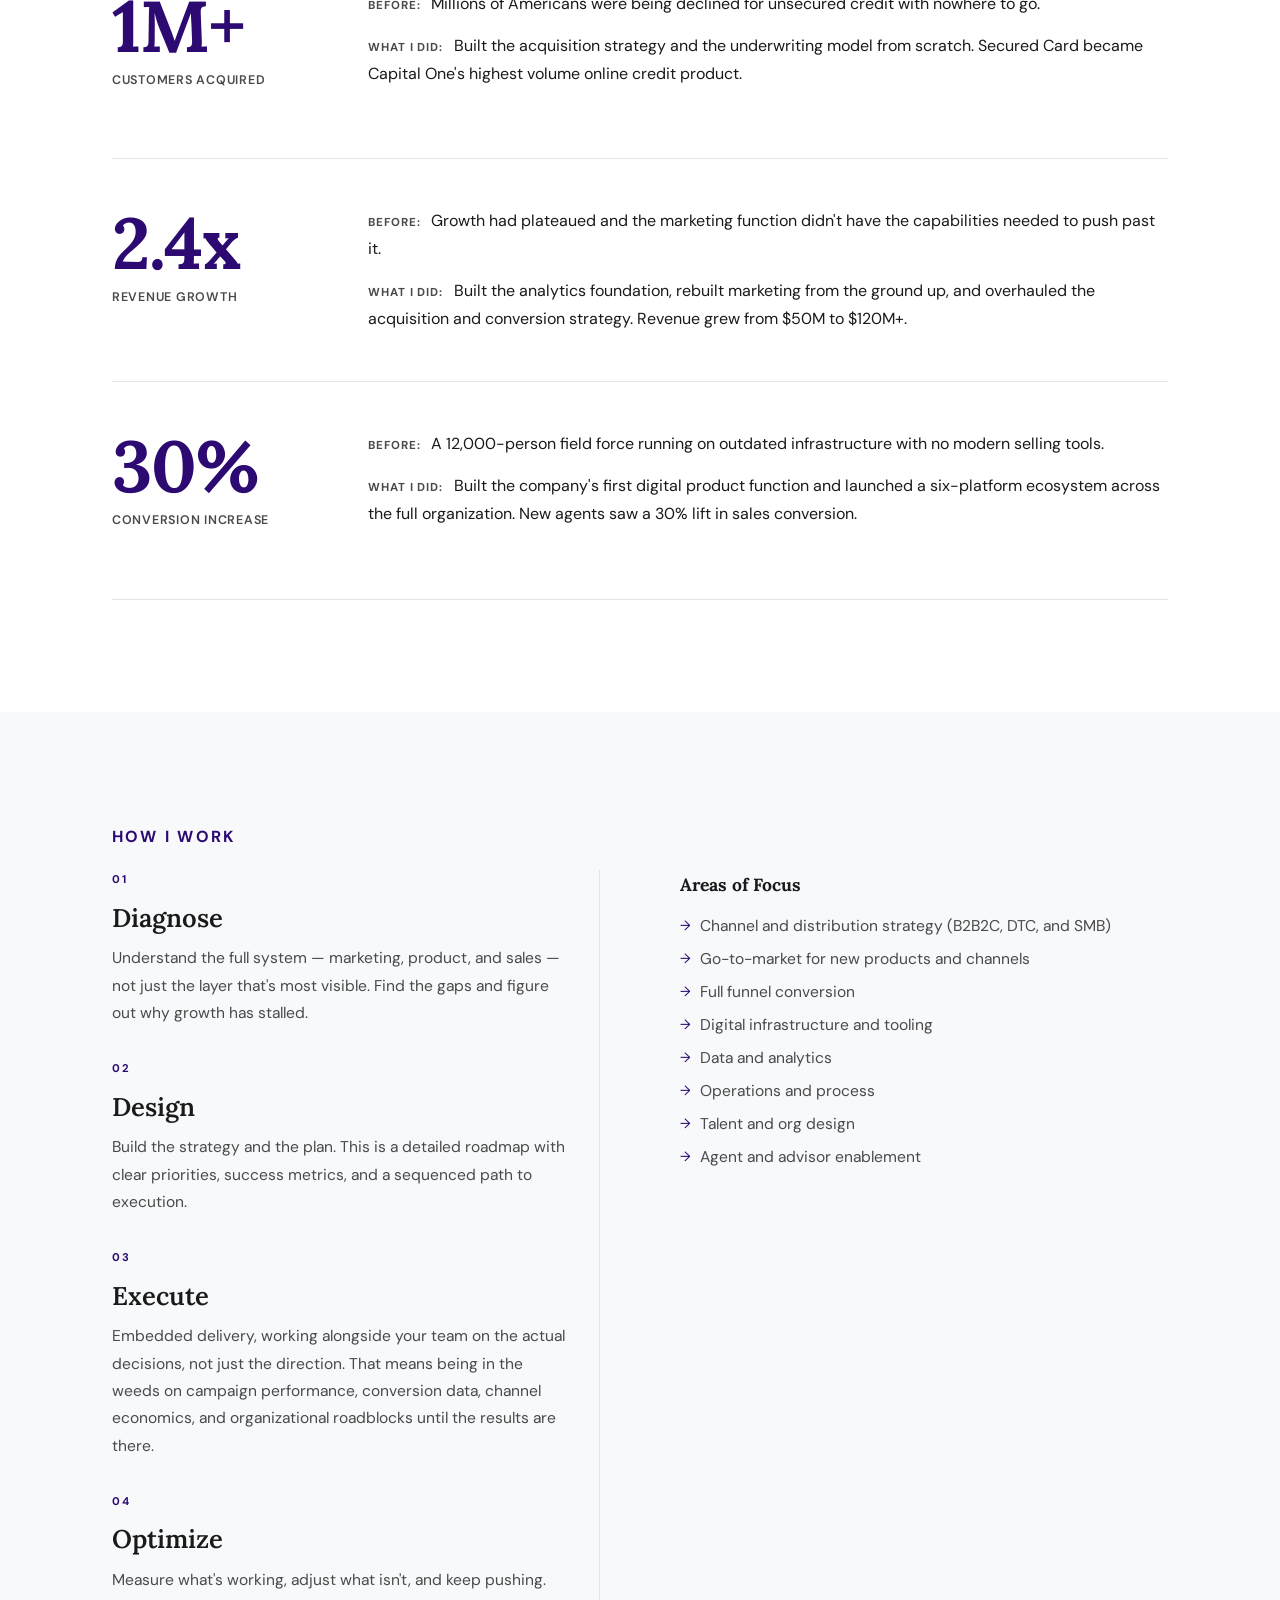
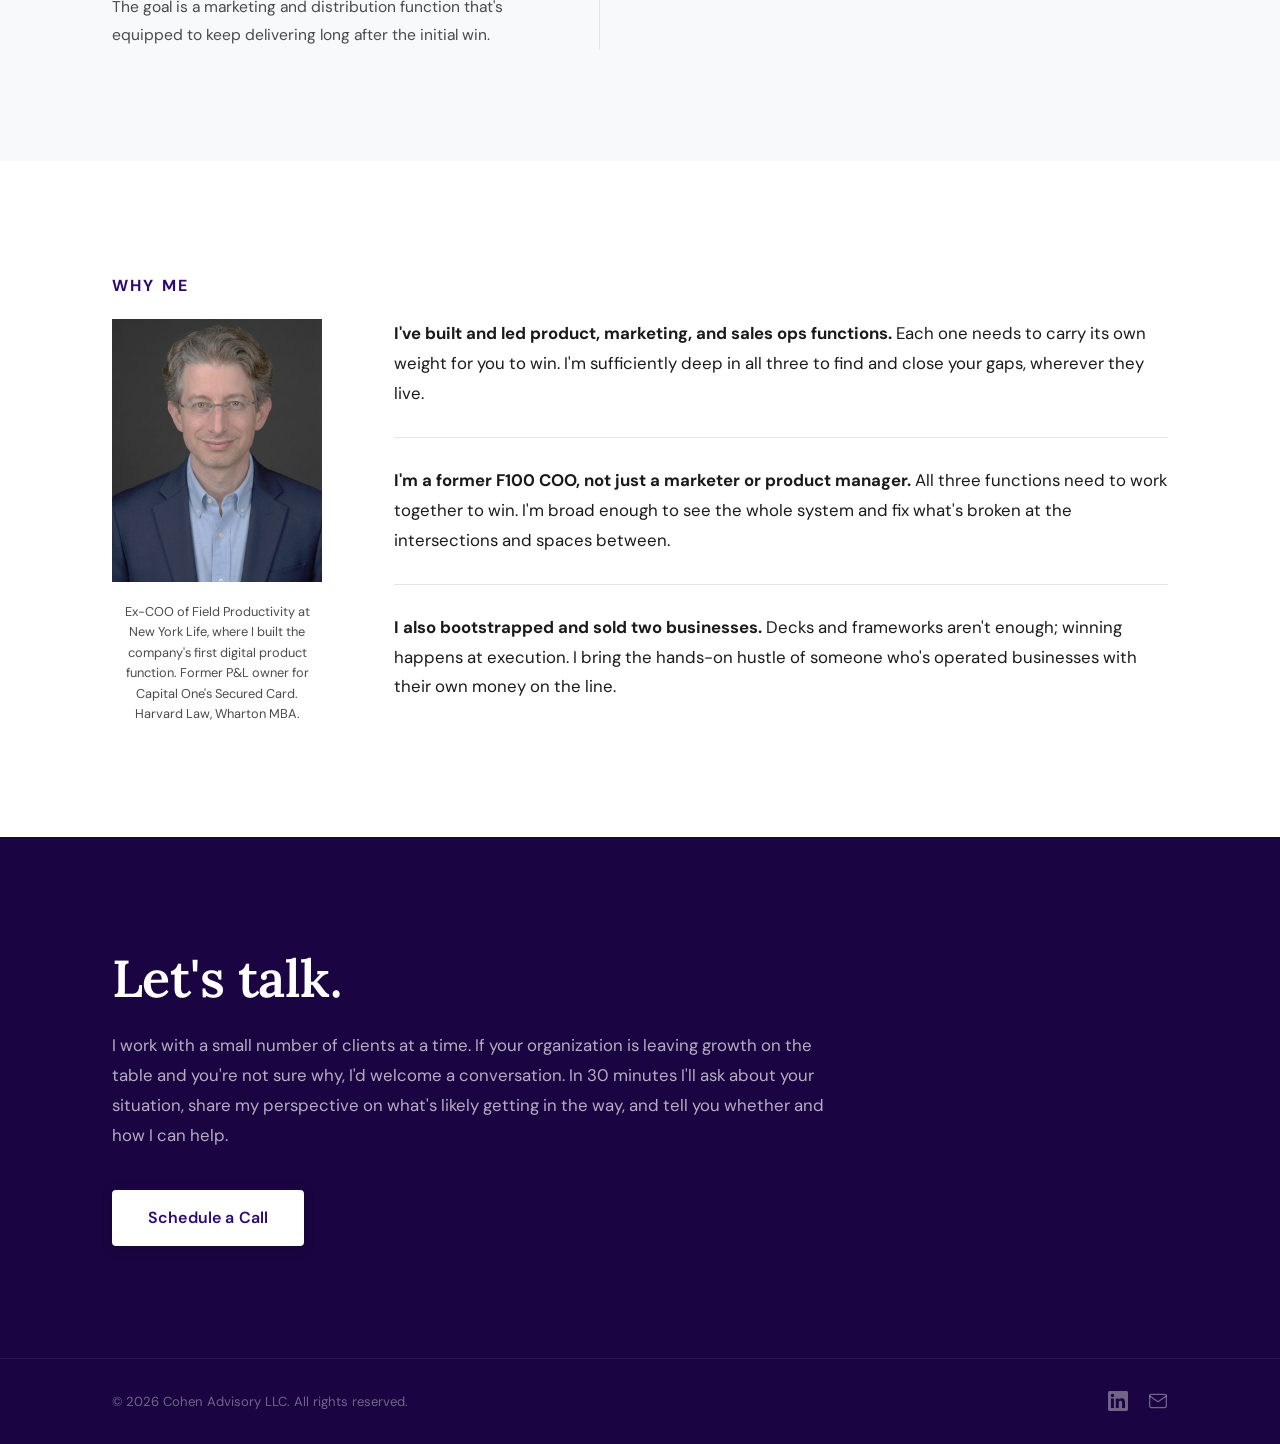
==== commit 89797bca: "Add files via upload" ====
--- a/index.html
+++ b/index.html
@@ -133,7 +133,7 @@
                     <div class="areas-of-focus">
                         <h3 class="areas-title">Areas of Focus</h3>
                         <ul class="areas-list">
-                            <li>Channel and distribution strategy</li>
+                            <li>Channel and distribution strategy (B2B2C, DTC, and SMB)</li>
                             <li>Go-to-market for new products and channels</li>
                             <li>Full funnel conversion</li>
                             <li>Digital infrastructure and tooling</li>
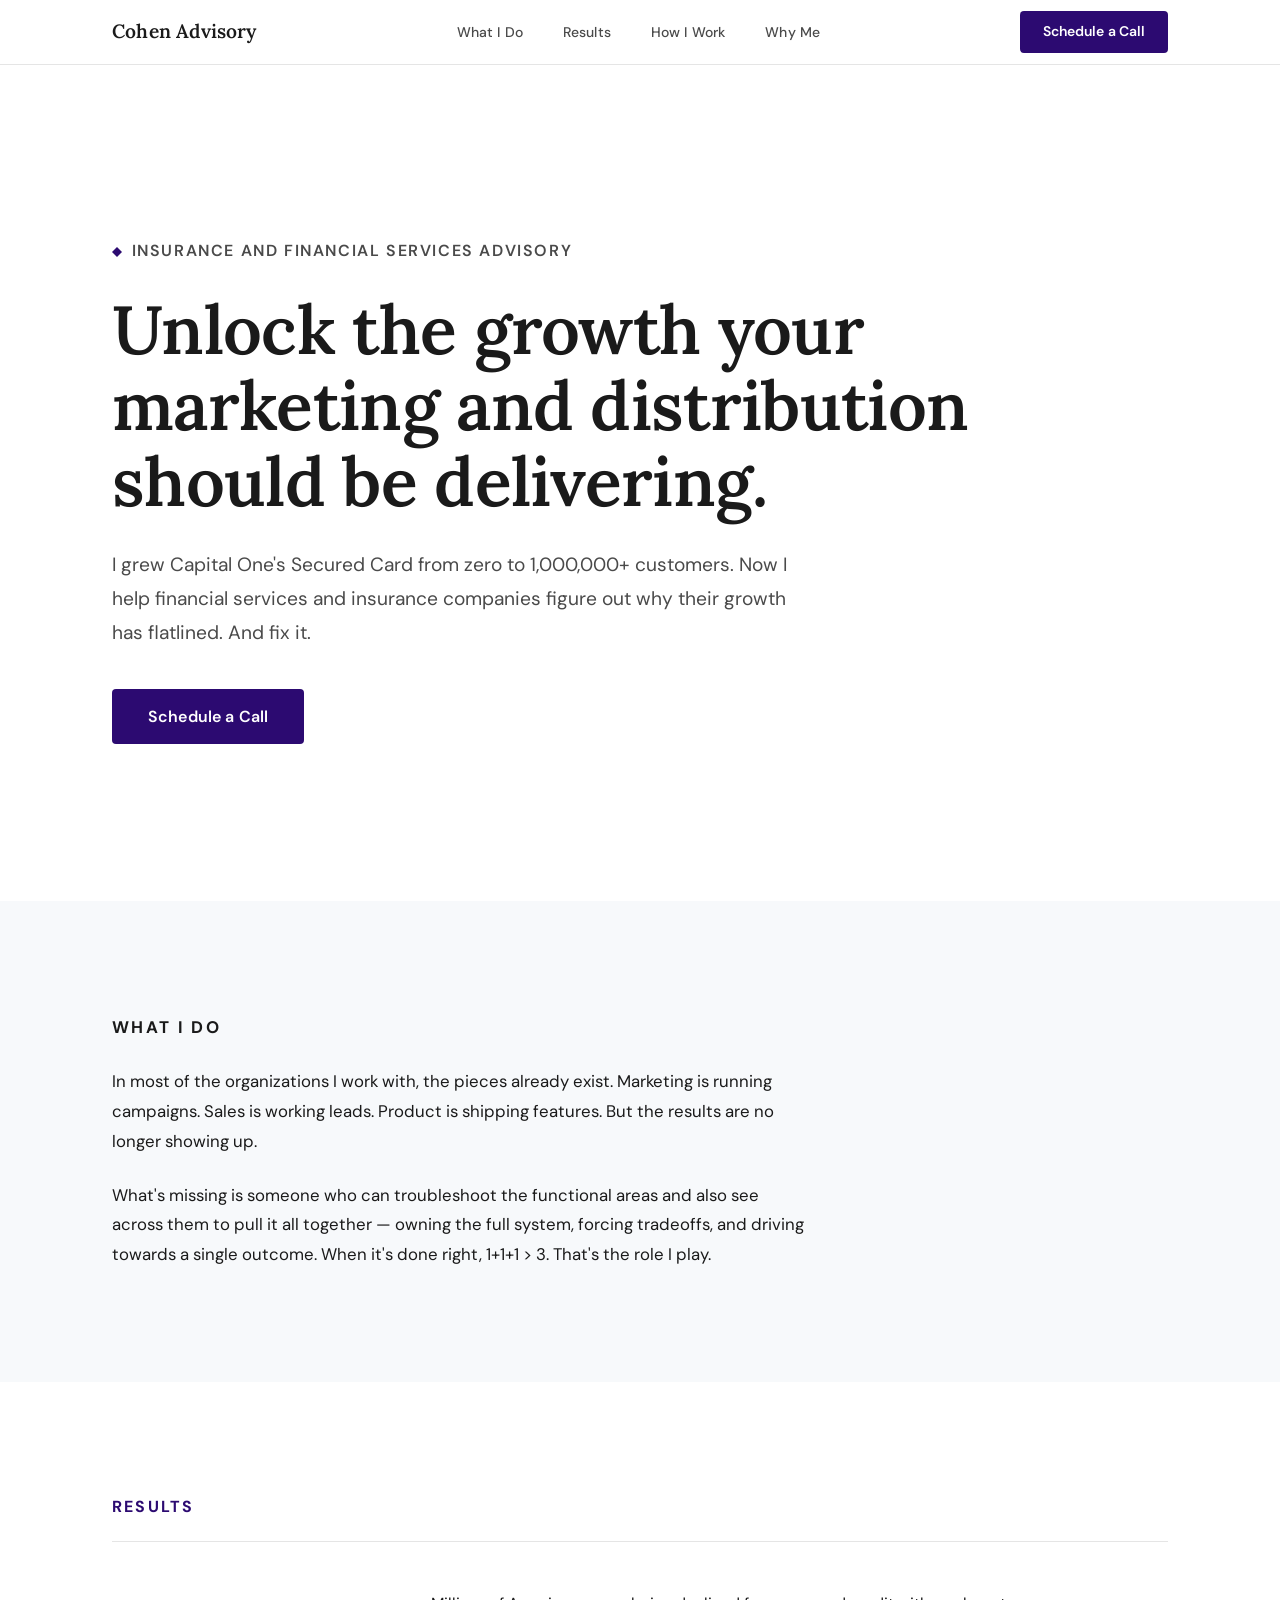
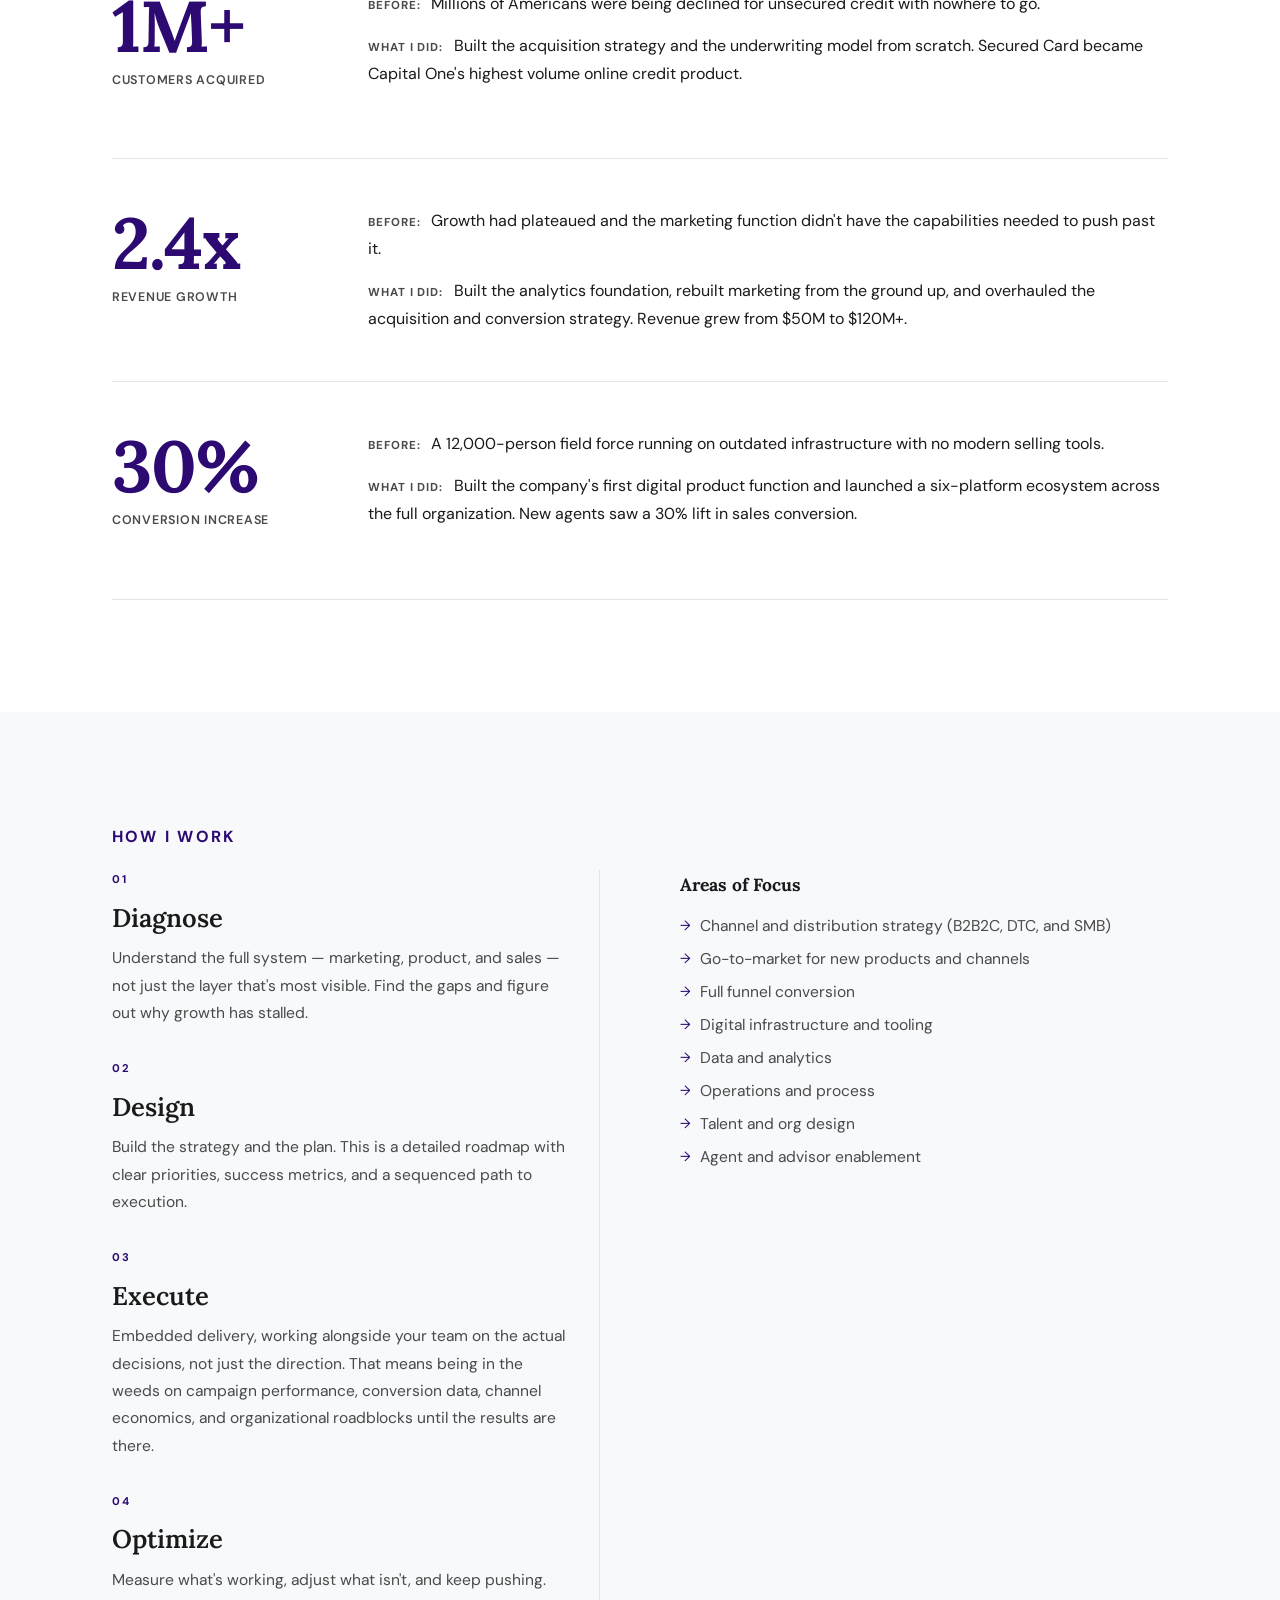
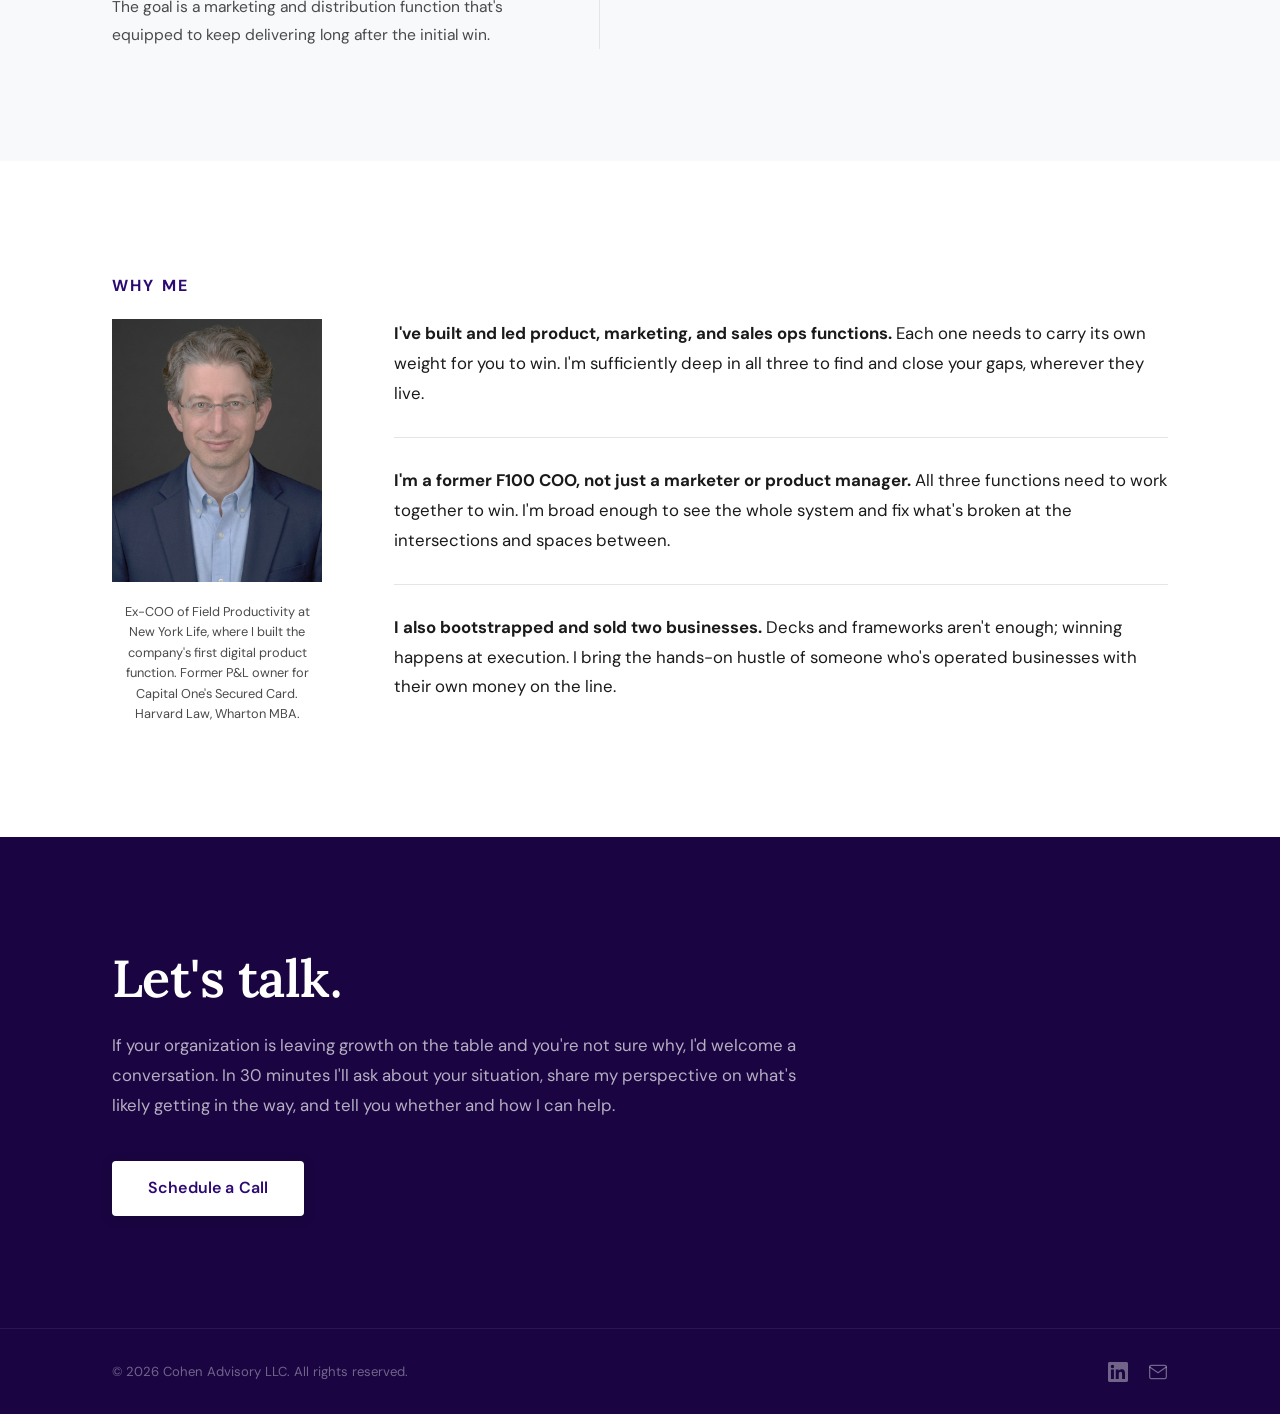
==== commit 9ff3f019: "Add files via upload" ====
--- a/index.html
+++ b/index.html
@@ -178,7 +178,7 @@
         <div class="container">
             <div class="cta-content">
                 <h2 class="cta-headline">Let's talk.</h2>
-                <p class="cta-body">I work with a small number of clients at a time. If your organization is leaving growth on the table and you're not sure why, I'd welcome a conversation. In 30 minutes I'll ask about your situation, share my perspective on what's likely getting in the way, and tell you whether and how I can help.</p>
+                <p class="cta-body">If your organization is leaving growth on the table and you're not sure why, I'd welcome a conversation. In 30 minutes I'll ask about your situation, share my perspective on what's likely getting in the way, and tell you whether and how I can help.</p>
                 <a href="https://calendar.app.google/HQ8vqJX4E622rzgx5" target="_blank" class="btn btn-light btn-large">Schedule a Call</a>
             </div>
         </div>
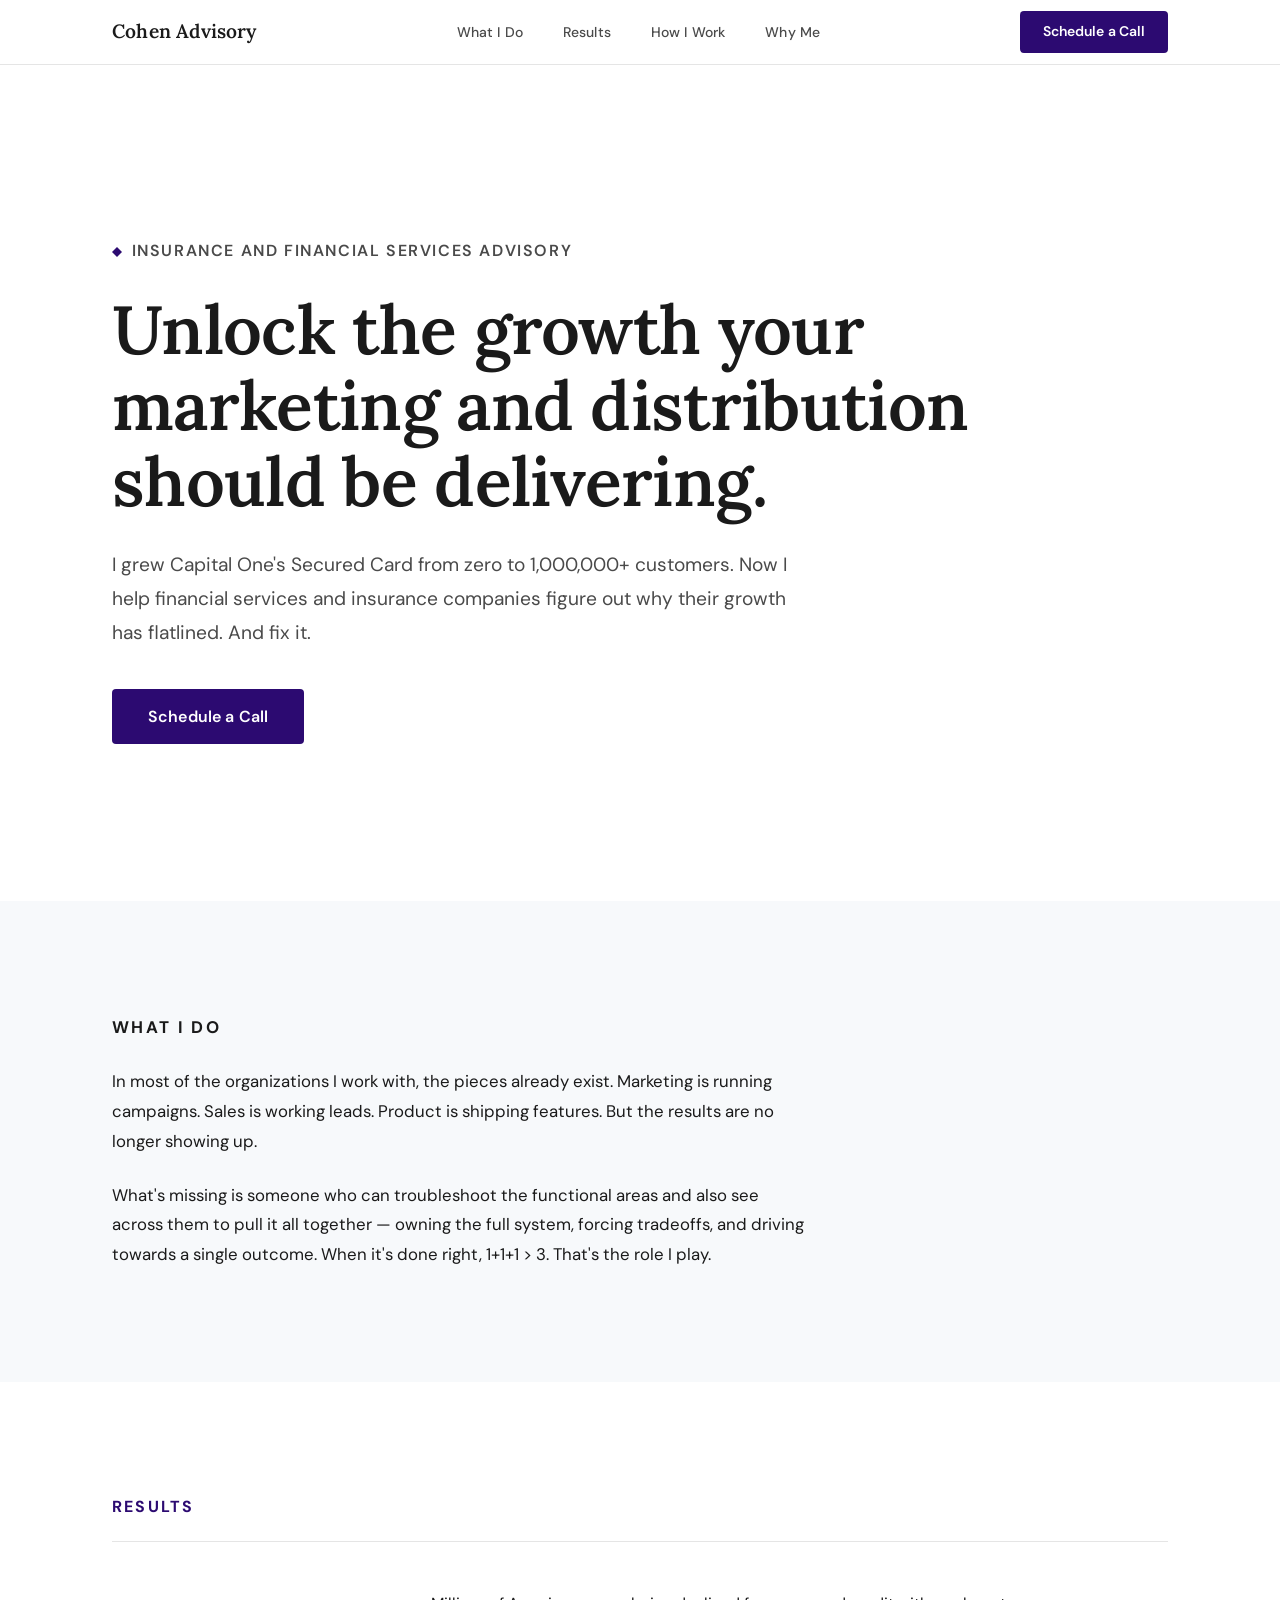
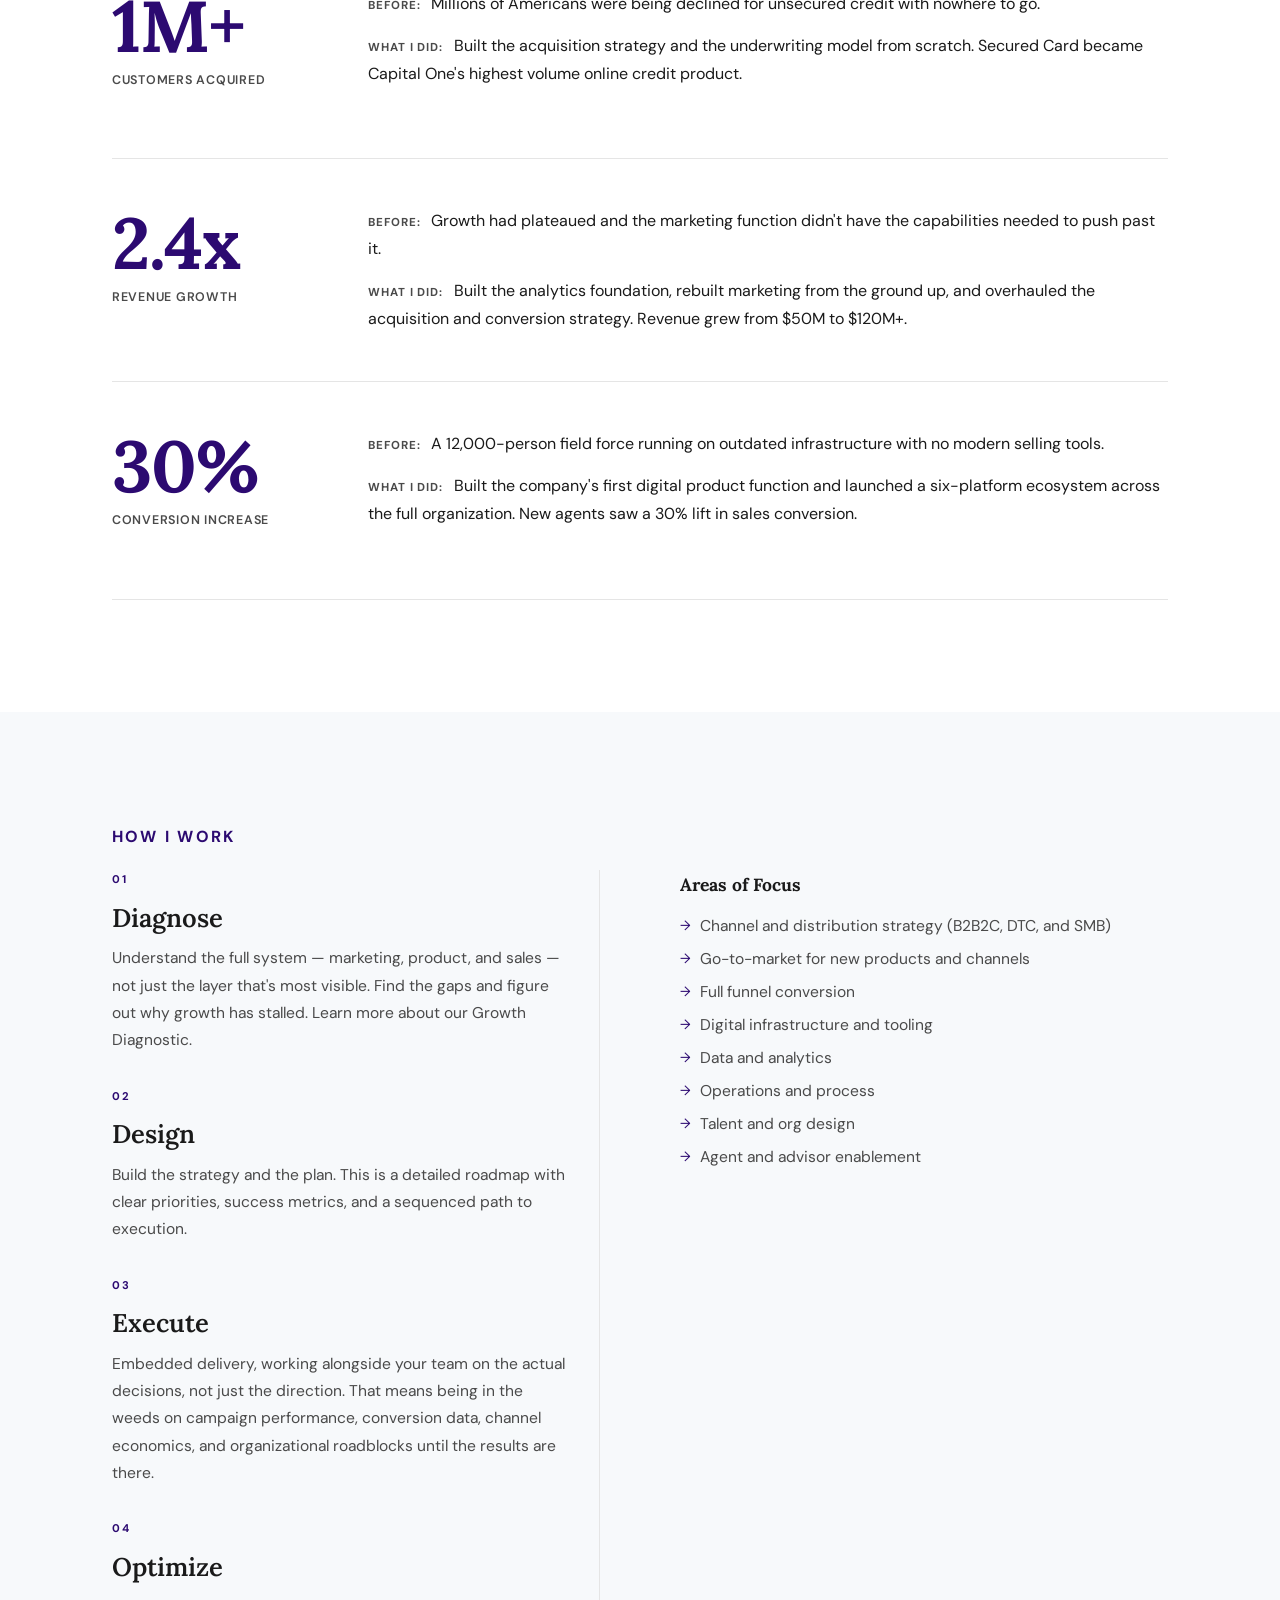
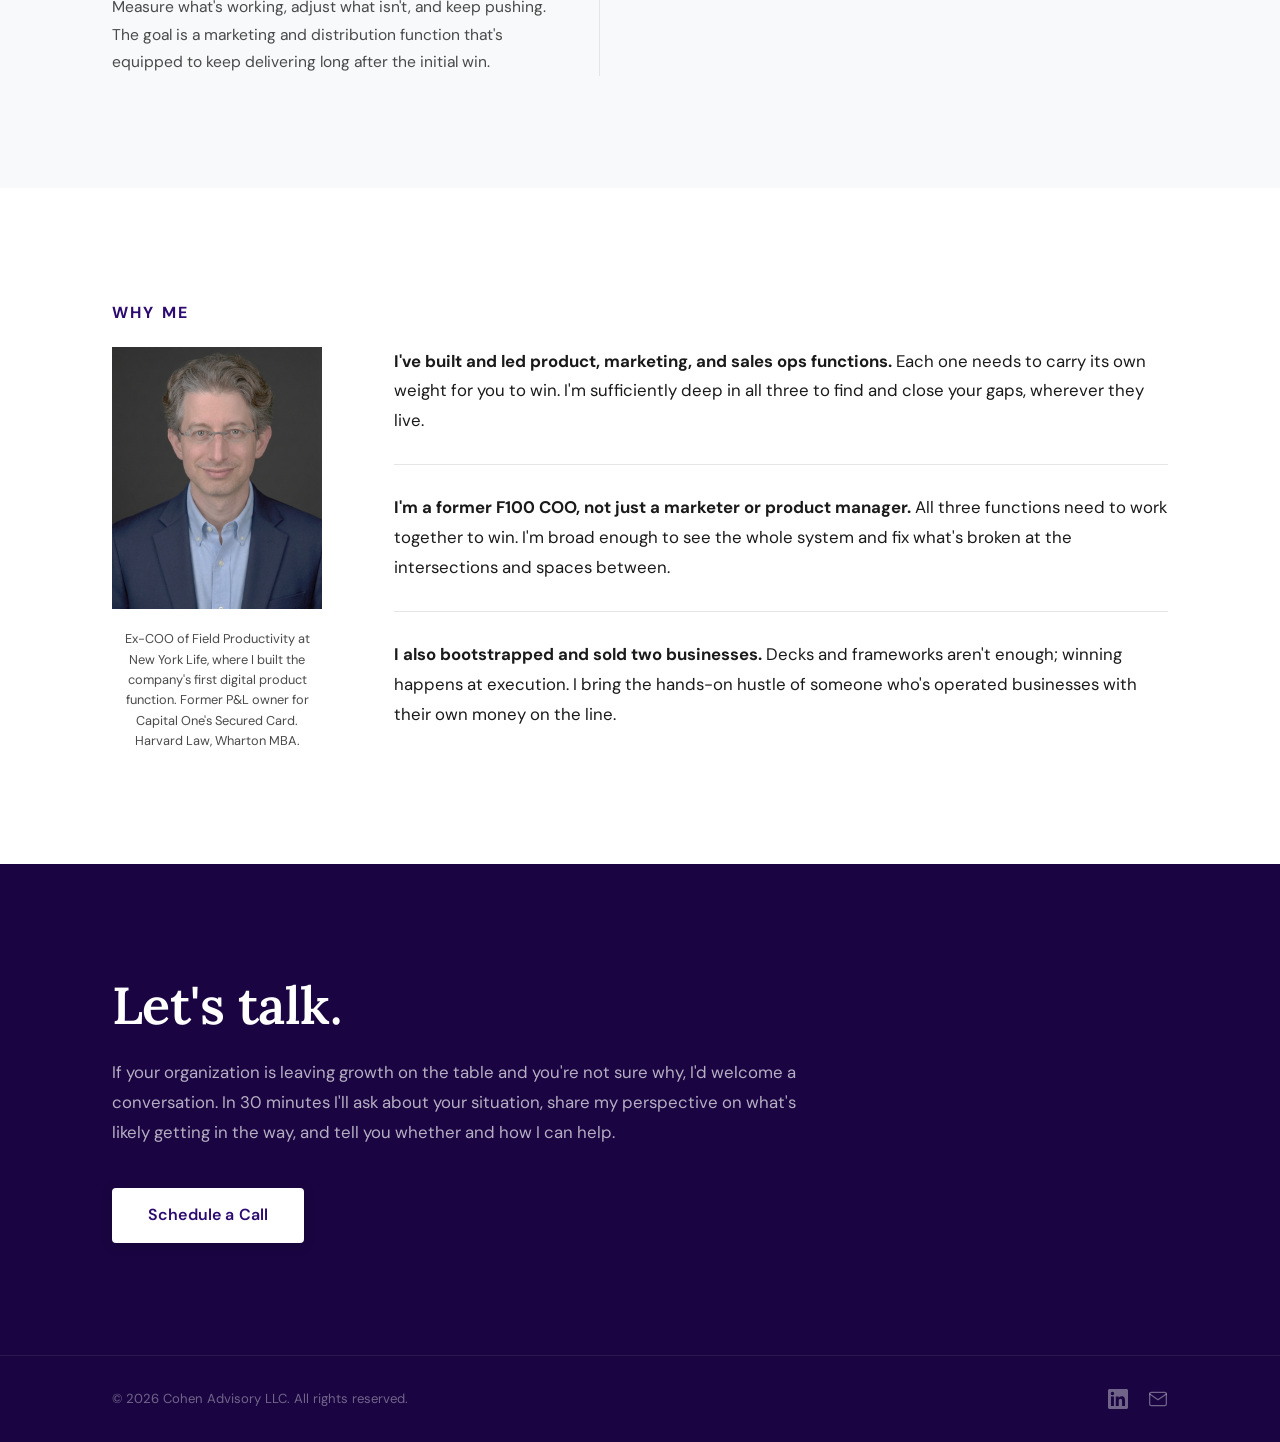
==== commit e646e923: "Add files via upload" ====
--- a/index.html
+++ b/index.html
@@ -8,6 +8,7 @@
     <link rel="preconnect" href="https://fonts.googleapis.com">
     <link rel="preconnect" href="https://fonts.gstatic.com" crossorigin>
     <link href="https://fonts.googleapis.com/css2?family=Lora:wght@600;700&family=DM+Sans:wght@400;500;600&display=swap" rel="stylesheet">
+    <link rel="icon" type="image/svg+xml" href="favicon.svg">
     <link rel="stylesheet" href="styles.css">
 </head>
 <body>
@@ -108,7 +109,7 @@
                         <div class="step">
                             <span class="step-num">01</span>
                             <h3 class="step-title">Diagnose</h3>
-                            <p class="step-desc">Understand the full system — marketing, product, and sales — not just the layer that's most visible. Find the gaps and figure out why growth has stalled.</p>
+                            <p class="step-desc">Understand the full system — marketing, product, and sales — not just the layer that's most visible. Find the gaps and figure out why growth has stalled. <a href="growth-diagnostic.html">Learn more about our Growth Diagnostic.</a></p>
                         </div>
                         <div class="step">
                             <span class="step-num">02</span>
--- a/styles.css
+++ b/styles.css
@@ -692,3 +692,44 @@
 .social-link:hover {
     color: rgba(255, 255, 255, 0.75);
 }
+
+/* ============================================================
+   GROWTH DIAGNOSTIC PAGE
+   ============================================================ */
+
+.hero-compact {
+    min-height: auto;
+    padding: 5rem 0 4rem;
+}
+
+.covers-grid {
+    display: grid;
+    grid-template-columns: 1fr 1fr;
+    gap: 3.5rem;
+}
+
+.covers-section {
+    display: flex;
+    flex-direction: column;
+    gap: 1rem;
+}
+
+.covers-section-full {
+    grid-column: 1 / -1;
+}
+
+.covers-title {
+    font-family: var(--font-display);
+    font-size: 1.1rem;
+    font-weight: 600;
+    color: var(--color-text);
+}
+
+@media (max-width: 768px) {
+    .covers-grid {
+        grid-template-columns: 1fr;
+    }
+    .covers-section-full {
+        grid-column: auto;
+    }
+}
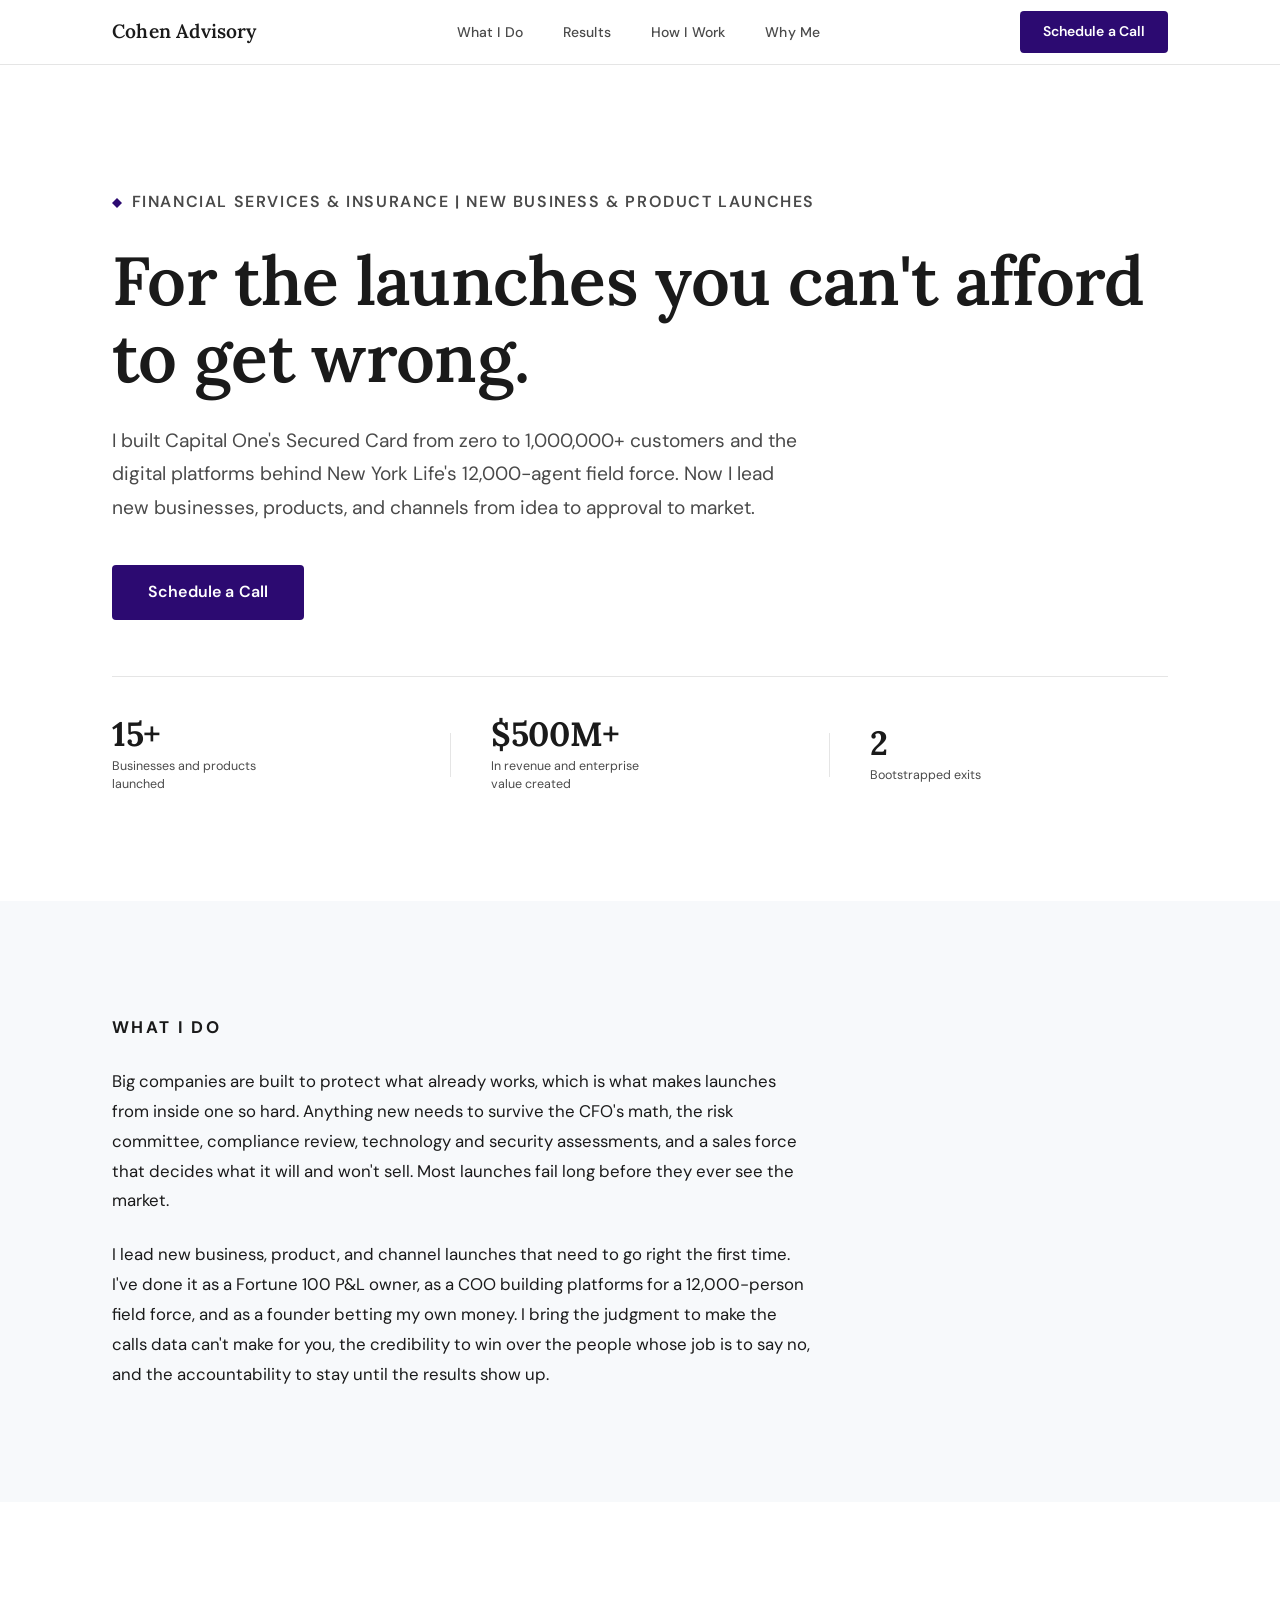
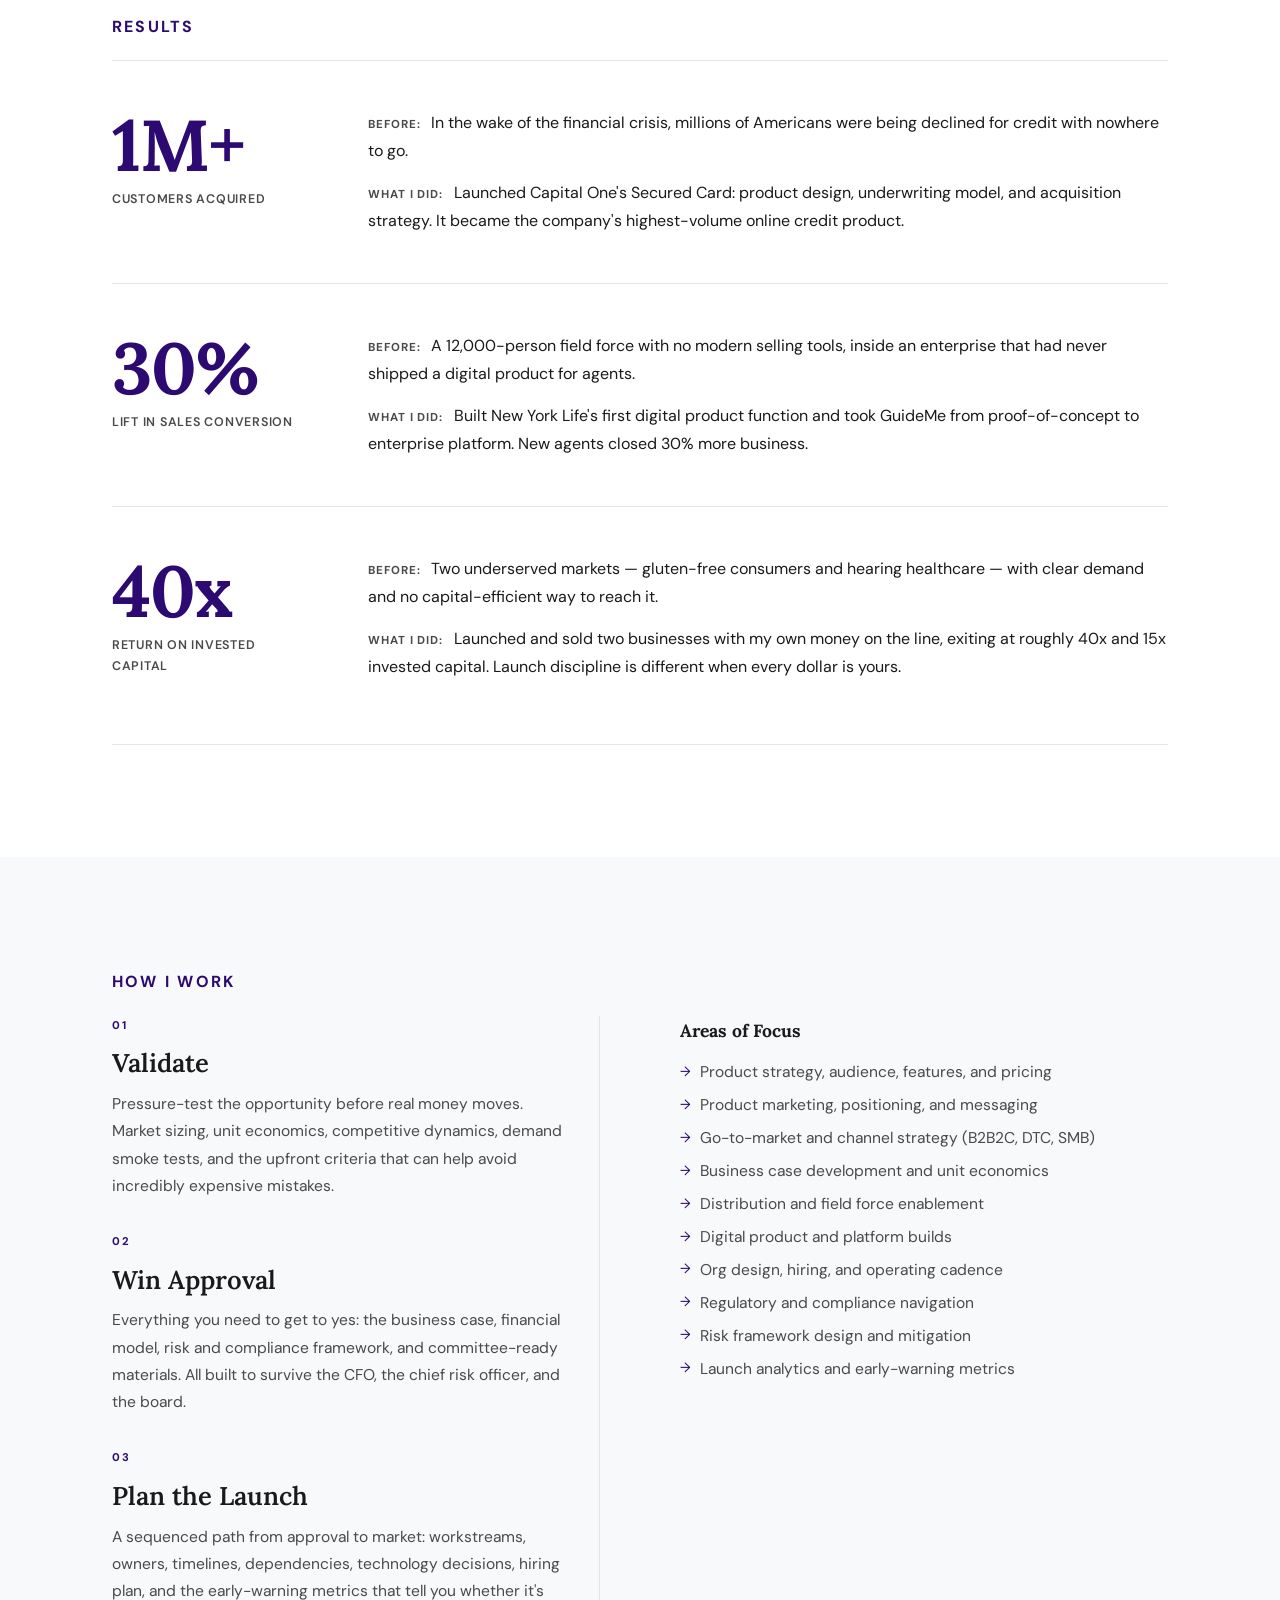
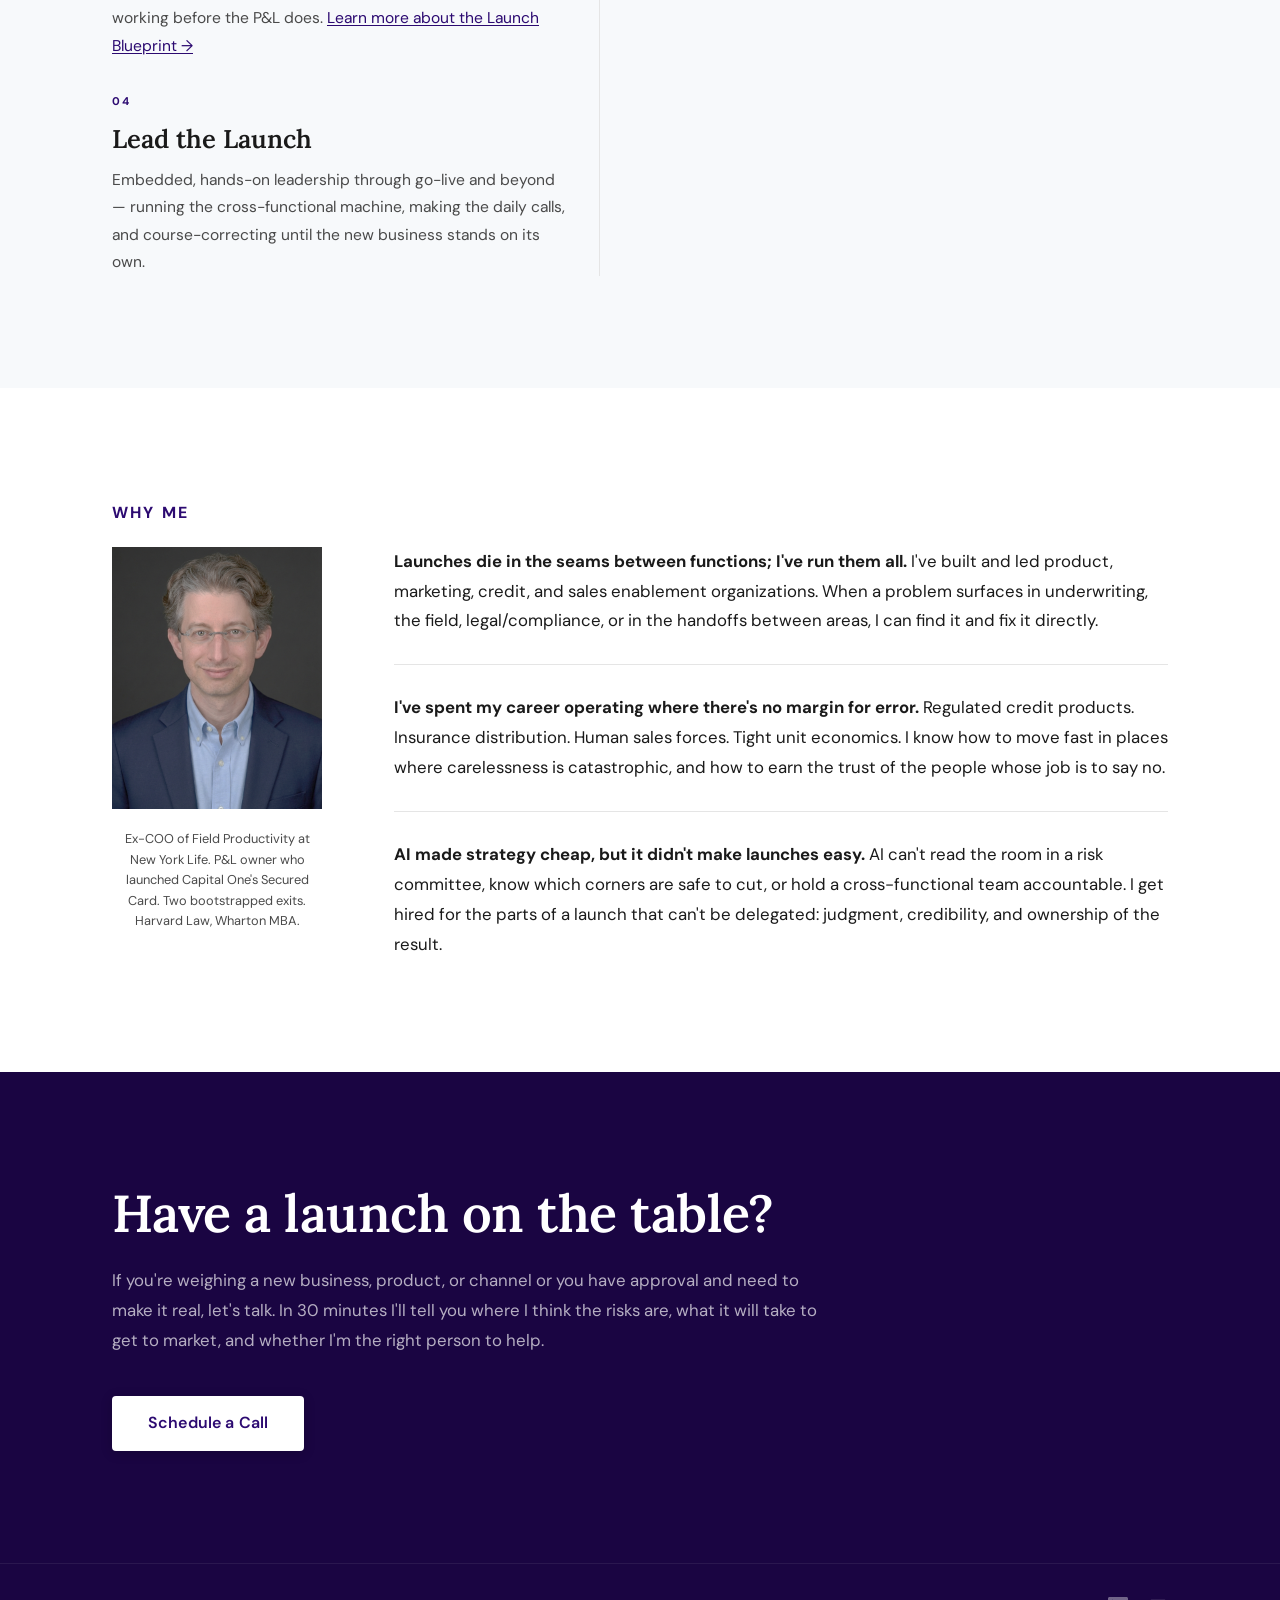
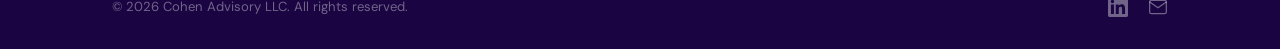
==== commit b5f1a5b8: "Add files via upload" ====
--- a/index.html
+++ b/index.html
@@ -3,8 +3,8 @@
 <head>
     <meta charset="UTF-8">
     <meta name="viewport" content="width=device-width, initial-scale=1.0">
-    <title>Cohen Advisory | Growth Advisory for Financial Services and Insurance</title>
-    <meta name="description" content="I help financial services and insurance companies unlock the growth their marketing and distribution should be delivering.">
+    <title>Cohen Advisory | Launch Advisory for Financial Services and Insurance</title>
+    <meta name="description" content="I lead new business, product, and channel launches for financial services and insurance companies — from idea to approval to market.">
     <link rel="preconnect" href="https://fonts.googleapis.com">
     <link rel="preconnect" href="https://fonts.gstatic.com" crossorigin>
     <link href="https://fonts.googleapis.com/css2?family=Lora:wght@600;700&family=DM+Sans:wght@400;500;600&display=swap" rel="stylesheet">
@@ -36,11 +36,28 @@
             <div class="hero-content">
                 <p class="category-label">
                     <svg class="category-icon" width="10" height="10" viewBox="0 0 10 10" fill="none" xmlns="http://www.w3.org/2000/svg" aria-hidden="true"><polygon points="5,0 10,5 5,10 0,5" fill="currentColor"/></svg>
-                    Insurance and Financial Services Advisory
+                    Financial Services &amp; Insurance | New Business &amp; Product Launches
                 </p>
-                <h1 class="hero-headline">Unlock the growth your marketing and distribution should be delivering.</h1>
-                <p class="hero-credential">I grew Capital One's Secured Card from zero to 1,000,000+ customers. Now I help financial services and insurance companies figure out why their growth has flatlined. And fix it.</p>
+                <h1 class="hero-headline">For the launches you can't afford to get wrong.</h1>
+                <p class="hero-credential">I built Capital One's Secured Card from zero to 1,000,000+ customers and the digital platforms behind New York Life's 12,000-agent field force. Now I lead new businesses, products, and channels from idea to approval to market.</p>
                 <a href="https://calendar.app.google/HQ8vqJX4E622rzgx5" target="_blank" class="btn btn-primary btn-large">Schedule a Call</a>
+
+                <div class="stats-row">
+                    <div class="stat">
+                        <span class="stat-figure">15+</span>
+                        <span class="stat-label">Businesses and products launched</span>
+                    </div>
+                    <div class="stat-divider"></div>
+                    <div class="stat">
+                        <span class="stat-figure">$500M+</span>
+                        <span class="stat-label">In revenue and enterprise value created</span>
+                    </div>
+                    <div class="stat-divider"></div>
+                    <div class="stat">
+                        <span class="stat-figure">2</span>
+                        <span class="stat-label">Bootstrapped exits</span>
+                    </div>
+                </div>
             </div>
         </div>
     </section>
@@ -49,8 +66,8 @@
     <section id="what-i-do" class="section section-alt fade-in">
         <div class="container">
             <p class="section-label">What I Do</p>
-            <p>In most of the organizations I work with, the pieces already exist. Marketing is running campaigns. Sales is working leads. Product is shipping features. But the results are no longer showing up.</p>
-            <p>What's missing is someone who can troubleshoot the functional areas and also see across them to pull it all together — owning the full system, forcing tradeoffs, and driving towards a single outcome. When it's done right, 1+1+1 &gt; 3. That's the role I play.</p>
+            <p>Big companies are built to protect what already works, which is what makes launches from inside one so hard. Anything new needs to survive the CFO's math, the risk committee, compliance review, technology and security assessments, and a sales force that decides what it will and won't sell. Most launches fail long before they ever see the market.</p>
+            <p>I lead new business, product, and channel launches that need to go right the first time. I've done it as a Fortune 100 P&amp;L owner, as a COO building platforms for a 12,000-person field force, and as a founder betting my own money. I bring the judgment to make the calls data can't make for you, the credibility to win over the people whose job is to say no, and the accountability to stay until the results show up.</p>
         </div>
     </section>
 
@@ -66,30 +83,30 @@
                         <span class="result-descriptor">customers acquired</span>
                     </div>
                     <div class="result-details">
-                        <p><span class="result-tag">Before:</span> Millions of Americans were being declined for unsecured credit with nowhere to go.</p>
-                        <p><span class="result-tag">What I did:</span> Built the acquisition strategy and the underwriting model from scratch. Secured Card became Capital One's highest volume online credit product.</p>
-                    </div>
-                </div>
-
-                <div class="result-card">
-                    <div class="result-stat">
-                        <span class="result-num">2.4x</span>
-                        <span class="result-descriptor">revenue growth</span>
-                    </div>
-                    <div class="result-details">
-                        <p><span class="result-tag">Before:</span> Growth had plateaued and the marketing function didn't have the capabilities needed to push past it.</p>
-                        <p><span class="result-tag">What I did:</span> Built the analytics foundation, rebuilt marketing from the ground up, and overhauled the acquisition and conversion strategy. Revenue grew from $50M to $120M+.</p>
+                        <p><span class="result-tag">Before:</span> In the wake of the financial crisis, millions of Americans were being declined for credit with nowhere to go.</p>
+                        <p><span class="result-tag">What I did:</span> Launched Capital One's Secured Card: product design, underwriting model, and acquisition strategy. It became the company's highest-volume online credit product.</p>
                     </div>
                 </div>
 
                 <div class="result-card">
                     <div class="result-stat">
                         <span class="result-num">30%</span>
-                        <span class="result-descriptor">conversion increase</span>
+                        <span class="result-descriptor">lift in sales conversion</span>
                     </div>
                     <div class="result-details">
-                        <p><span class="result-tag">Before:</span> A 12,000-person field force running on outdated infrastructure with no modern selling tools.</p>
-                        <p><span class="result-tag">What I did:</span> Built the company's first digital product function and launched a six-platform ecosystem across the full organization. New agents saw a 30% lift in sales conversion.</p>
+                        <p><span class="result-tag">Before:</span> A 12,000-person field force with no modern selling tools, inside an enterprise that had never shipped a digital product for agents.</p>
+                        <p><span class="result-tag">What I did:</span> Built New York Life's first digital product function and took GuideMe from proof-of-concept to enterprise platform. New agents closed 30% more business.</p>
+                    </div>
+                </div>
+
+                <div class="result-card">
+                    <div class="result-stat">
+                        <span class="result-num">40x</span>
+                        <span class="result-descriptor">return on invested capital</span>
+                    </div>
+                    <div class="result-details">
+                        <p><span class="result-tag">Before:</span> Two underserved markets — gluten-free consumers and hearing healthcare — with clear demand and no capital-efficient way to reach it.</p>
+                        <p><span class="result-tag">What I did:</span> Launched and sold two businesses with my own money on the line, exiting at roughly 40x and 15x invested capital. Launch discipline is different when every dollar is yours.</p>
                     </div>
                 </div>
 
@@ -108,23 +125,23 @@
                     <div class="steps-grid">
                         <div class="step">
                             <span class="step-num">01</span>
-                            <h3 class="step-title">Diagnose</h3>
-                            <p class="step-desc">Understand the full system — marketing, product, and sales — not just the layer that's most visible. Find the gaps and figure out why growth has stalled. <a href="growth-diagnostic.html">Learn more about our Growth Diagnostic.</a></p>
+                            <h3 class="step-title">Validate</h3>
+                            <p class="step-desc">Pressure-test the opportunity before real money moves. Market sizing, unit economics, competitive dynamics, demand smoke tests, and the upfront criteria that can help avoid incredibly expensive mistakes.</p>
                         </div>
                         <div class="step">
                             <span class="step-num">02</span>
-                            <h3 class="step-title">Design</h3>
-                            <p class="step-desc">Build the strategy and the plan. This is a detailed roadmap with clear priorities, success metrics, and a sequenced path to execution.</p>
+                            <h3 class="step-title">Win Approval</h3>
+                            <p class="step-desc">Everything you need to get to yes: the business case, financial model, risk and compliance framework, and committee-ready materials. All built to survive the CFO, the chief risk officer, and the board.</p>
                         </div>
                         <div class="step">
                             <span class="step-num">03</span>
-                            <h3 class="step-title">Execute</h3>
-                            <p class="step-desc">Embedded delivery, working alongside your team on the actual decisions, not just the direction. That means being in the weeds on campaign performance, conversion data, channel economics, and organizational roadblocks until the results are there.</p>
+                            <h3 class="step-title">Plan the Launch</h3>
+                            <p class="step-desc">A sequenced path from approval to market: workstreams, owners, timelines, dependencies, technology decisions, hiring plan, and the early-warning metrics that tell you whether it's working before the P&amp;L does. <a href="launch-blueprint.html">Learn more about the Launch Blueprint →</a></p>
                         </div>
                         <div class="step">
                             <span class="step-num">04</span>
-                            <h3 class="step-title">Optimize</h3>
-                            <p class="step-desc">Measure what's working, adjust what isn't, and keep pushing. The goal is a marketing and distribution function that's equipped to keep delivering long after the initial win.</p>
+                            <h3 class="step-title">Lead the Launch</h3>
+                            <p class="step-desc">Embedded, hands-on leadership through go-live and beyond — running the cross-functional machine, making the daily calls, and course-correcting until the new business stands on its own.</p>
                         </div>
                     </div>
                 </div>
@@ -134,14 +151,16 @@
                     <div class="areas-of-focus">
                         <h3 class="areas-title">Areas of Focus</h3>
                         <ul class="areas-list">
-                            <li>Channel and distribution strategy (B2B2C, DTC, and SMB)</li>
-                            <li>Go-to-market for new products and channels</li>
-                            <li>Full funnel conversion</li>
-                            <li>Digital infrastructure and tooling</li>
-                            <li>Data and analytics</li>
-                            <li>Operations and process</li>
-                            <li>Talent and org design</li>
-                            <li>Agent and advisor enablement</li>
+                            <li>Product strategy, audience, features, and pricing</li>
+                            <li>Product marketing, positioning, and messaging</li>
+                            <li>Go-to-market and channel strategy (B2B2C, DTC, SMB)</li>
+                            <li>Business case development and unit economics</li>
+                            <li>Distribution and field force enablement</li>
+                            <li>Digital product and platform builds</li>
+                            <li>Org design, hiring, and operating cadence</li>
+                            <li>Regulatory and compliance navigation</li>
+                            <li>Risk framework design and mitigation</li>
+                            <li>Launch analytics and early-warning metrics</li>
                         </ul>
                     </div>
                 </div>
@@ -157,17 +176,17 @@
             <div class="why-me-layout">
                 <div class="why-me-photo">
                     <img src="light portrait.png" alt="Ross Cohen" class="profile-photo">
-                    <p class="photo-caption">Ex-COO of Field Productivity at New York Life, where I built the company's first digital product function. Former P&L owner for Capital One's Secured Card. Harvard Law, Wharton MBA.</p>
+                    <p class="photo-caption">Ex-COO of Field Productivity at New York Life. P&amp;L owner who launched Capital One's Secured Card. Two bootstrapped exits. Harvard Law, Wharton MBA.</p>
                 </div>
                 <div class="why-me-blocks">
                     <div class="why-block">
-                        <p><strong>I've built and led product, marketing, and sales ops functions.</strong> Each one needs to carry its own weight for you to win. I'm sufficiently deep in all three to find and close your gaps, wherever they live.</p>
+                        <p><strong>Launches die in the seams between functions; I've run them all.</strong> I've built and led product, marketing, credit, and sales enablement organizations. When a problem surfaces in underwriting, the field, legal/compliance, or in the handoffs between areas, I can find it and fix it directly.</p>
                     </div>
                     <div class="why-block">
-                        <p><strong>I'm a former F100 COO, not just a marketer or product manager.</strong> All three functions need to work together to win. I'm broad enough to see the whole system and fix what's broken at the intersections and spaces between.</p>
+                        <p><strong>I've spent my career operating where there's no margin for error.</strong> Regulated credit products. Insurance distribution. Human sales forces. Tight unit economics. I know how to move fast in places where carelessness is catastrophic, and how to earn the trust of the people whose job is to say no.</p>
                     </div>
                     <div class="why-block">
-                        <p><strong>I also bootstrapped and sold two businesses.</strong> Decks and frameworks aren't enough; winning happens at execution. I bring the hands-on hustle of someone who's operated businesses with their own money on the line.</p>
+                        <p><strong>AI made strategy cheap, but it didn't make launches easy.</strong> AI can't read the room in a risk committee, know which corners are safe to cut, or hold a cross-functional team accountable. I get hired for the parts of a launch that can't be delegated: judgment, credibility, and ownership of the result.</p>
                     </div>
                 </div>
             </div>
@@ -178,8 +197,8 @@
     <section id="contact" class="section section-dark fade-in">
         <div class="container">
             <div class="cta-content">
-                <h2 class="cta-headline">Let's talk.</h2>
-                <p class="cta-body">If your organization is leaving growth on the table and you're not sure why, I'd welcome a conversation. In 30 minutes I'll ask about your situation, share my perspective on what's likely getting in the way, and tell you whether and how I can help.</p>
+                <h2 class="cta-headline">Have a launch on the table?</h2>
+                <p class="cta-body">If you're weighing a new business, product, or channel or you have approval and need to make it real, let's talk. In 30 minutes I'll tell you where I think the risks are, what it will take to get to market, and whether I'm the right person to help.</p>
                 <a href="https://calendar.app.google/HQ8vqJX4E622rzgx5" target="_blank" class="btn btn-light btn-large">Schedule a Call</a>
             </div>
         </div>
--- a/styles.css
+++ b/styles.css
@@ -541,6 +541,17 @@
     color: var(--color-text-muted);
 }
 
+.step-desc a {
+    color: var(--color-accent);
+    text-decoration: underline;
+    text-underline-offset: 2px;
+    transition: color var(--transition);
+}
+
+.step-desc a:hover {
+    color: var(--color-accent-mid);
+}
+
 @media (max-width: 768px) {
     .how-i-work-layout {
         grid-template-columns: 1fr;
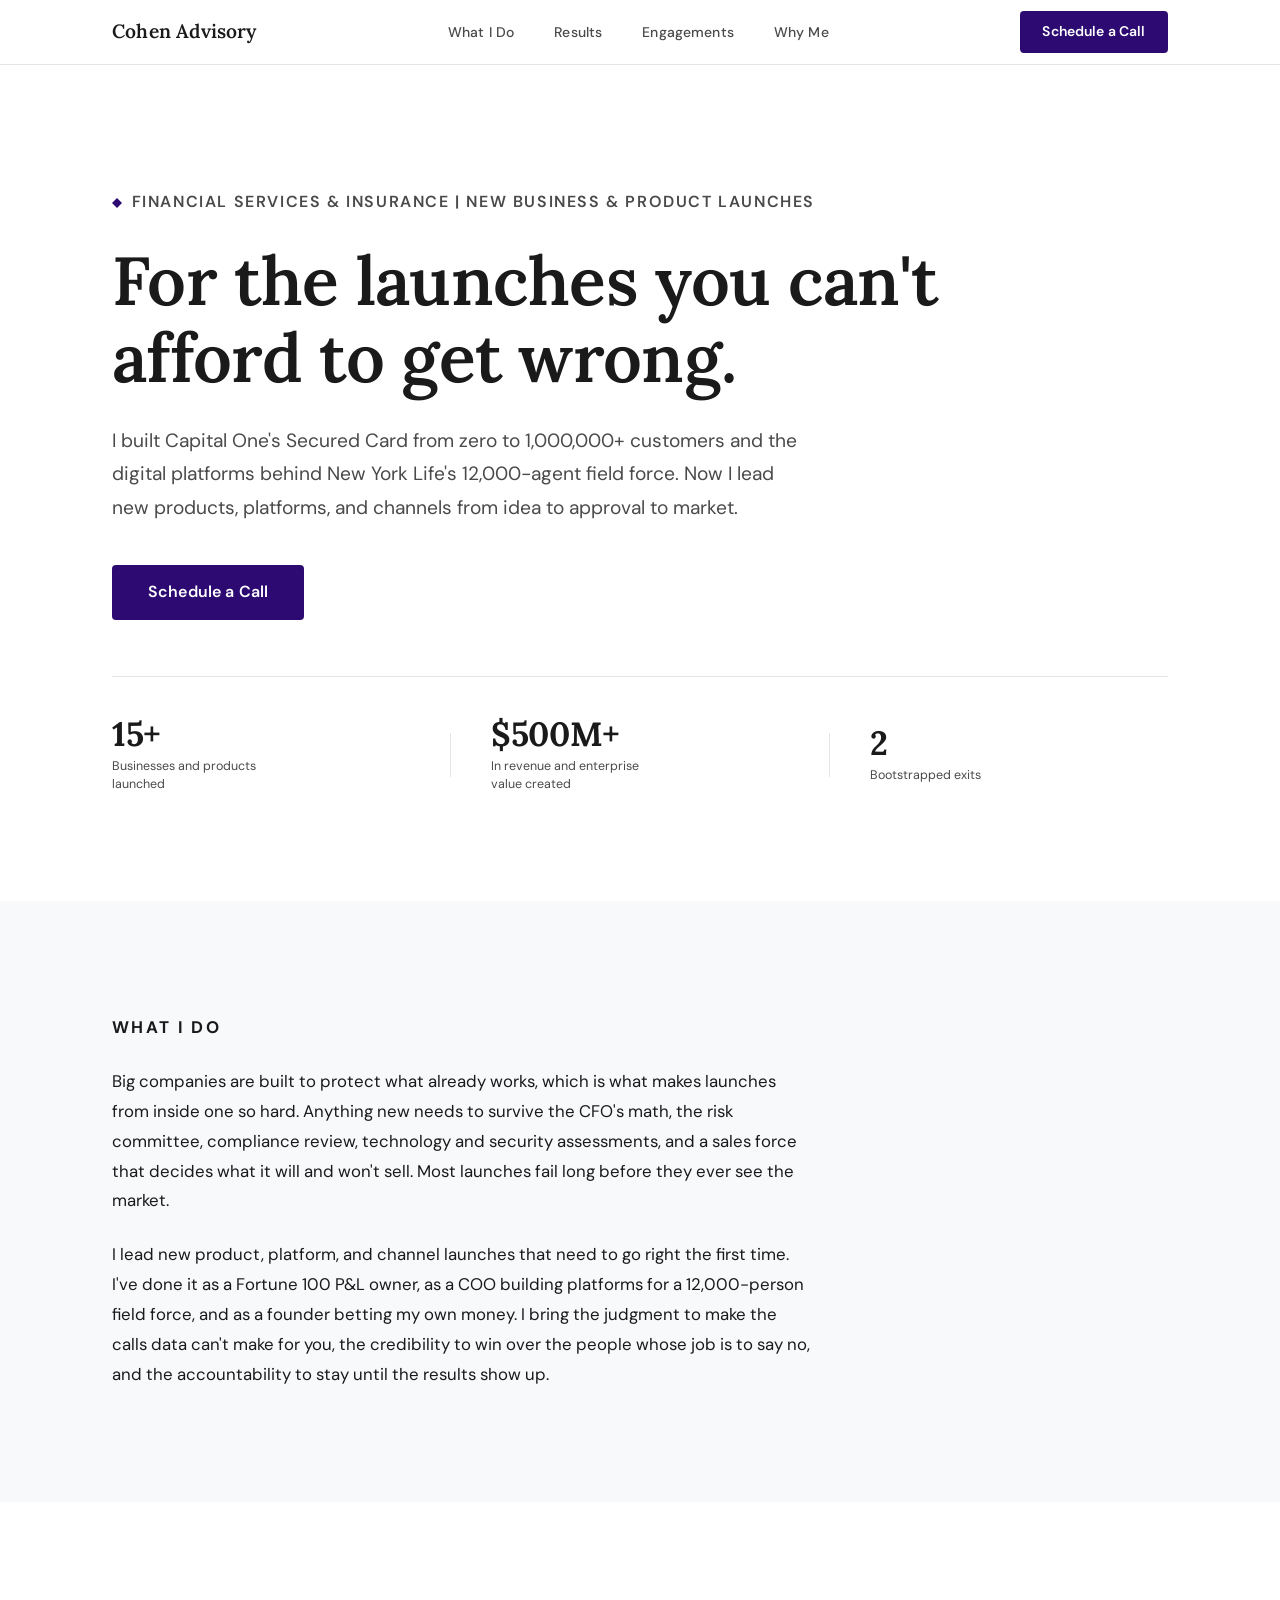
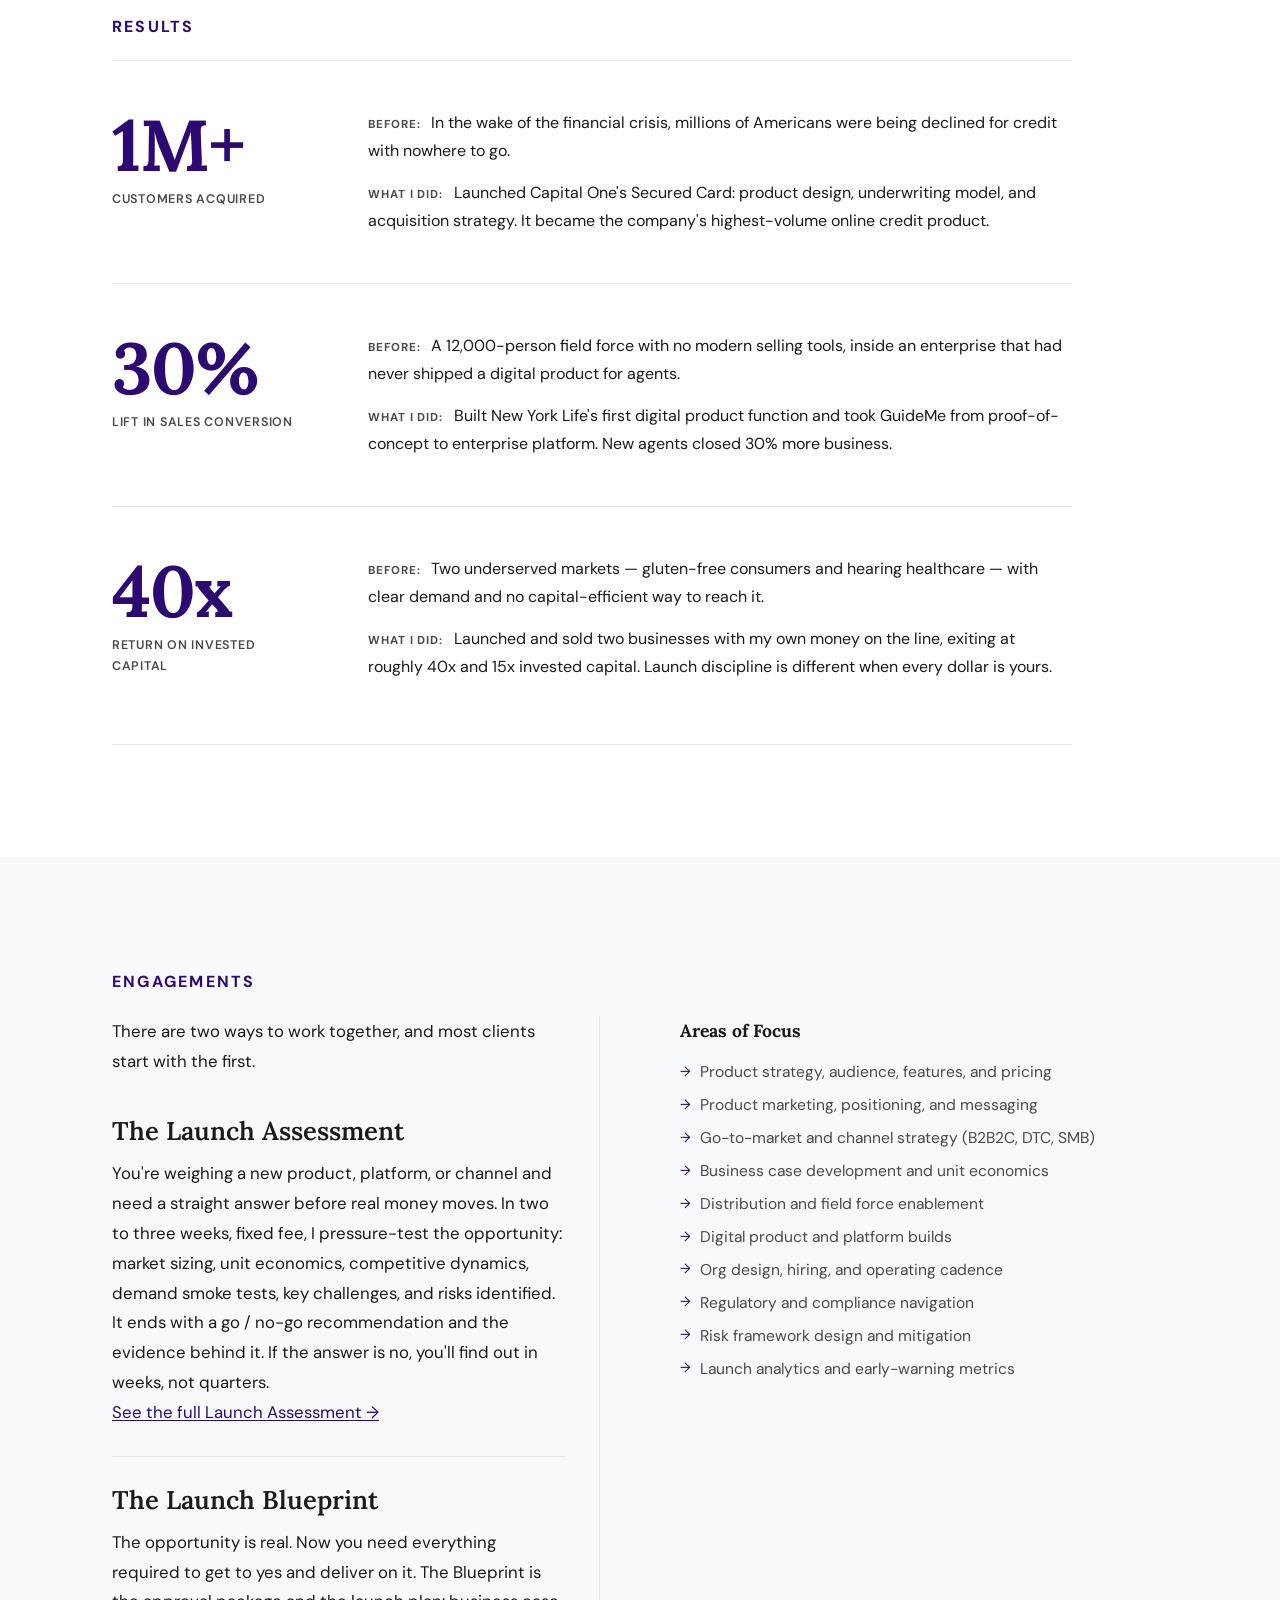
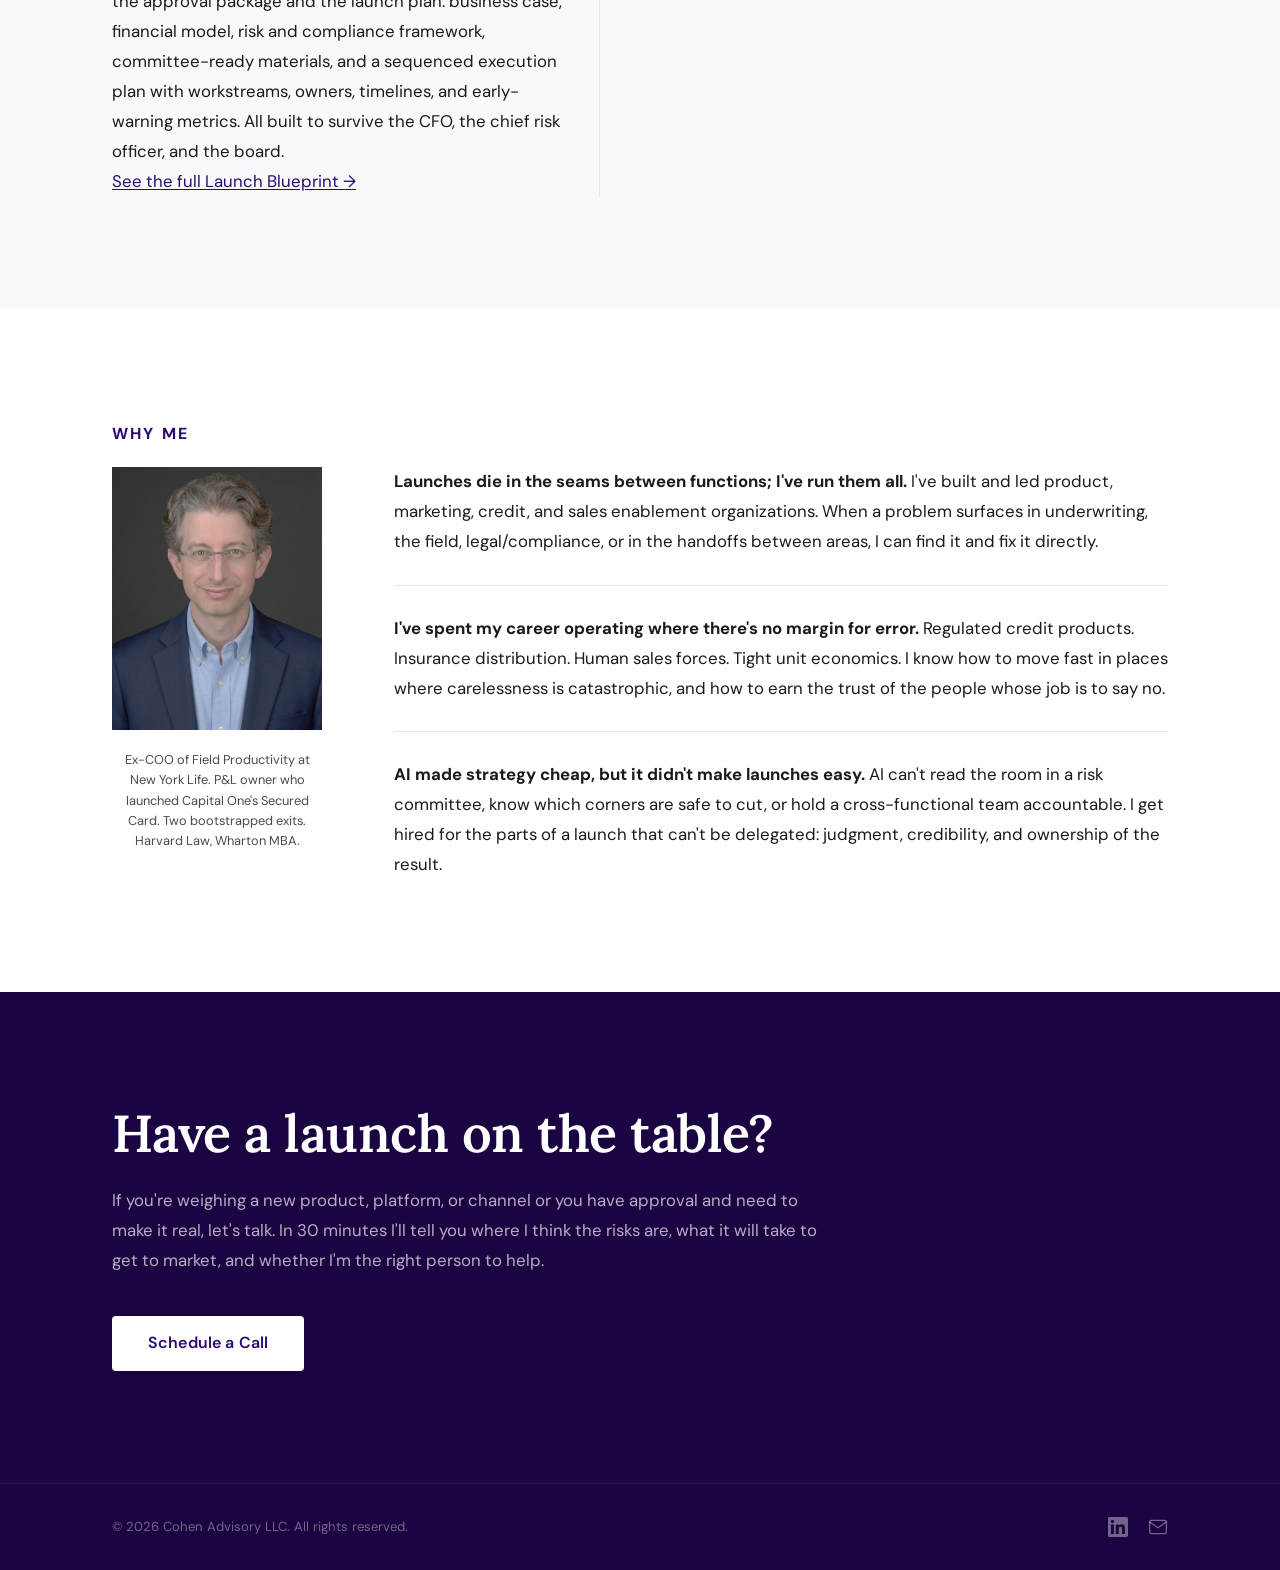
==== commit 53da602a: "Add files via upload" ====
--- a/index.html
+++ b/index.html
@@ -4,7 +4,7 @@
     <meta charset="UTF-8">
     <meta name="viewport" content="width=device-width, initial-scale=1.0">
     <title>Cohen Advisory | Launch Advisory for Financial Services and Insurance</title>
-    <meta name="description" content="I lead new business, product, and channel launches for financial services and insurance companies — from idea to approval to market.">
+    <meta name="description" content="I lead new product, platform, and channel launches for financial services and insurance companies — from idea to approval to market.">
     <link rel="preconnect" href="https://fonts.googleapis.com">
     <link rel="preconnect" href="https://fonts.gstatic.com" crossorigin>
     <link href="https://fonts.googleapis.com/css2?family=Lora:wght@600;700&family=DM+Sans:wght@400;500;600&display=swap" rel="stylesheet">
@@ -20,7 +20,7 @@
             <ul class="nav-list">
                 <li><a href="#what-i-do">What I Do</a></li>
                 <li><a href="#results">Results</a></li>
-                <li><a href="#how-i-work">How I Work</a></li>
+                <li><a href="#engagements">Engagements</a></li>
                 <li><a href="#why-me">Why Me</a></li>
             </ul>
         </nav>
@@ -39,7 +39,7 @@
                     Financial Services &amp; Insurance | New Business &amp; Product Launches
                 </p>
                 <h1 class="hero-headline">For the launches you can't afford to get wrong.</h1>
-                <p class="hero-credential">I built Capital One's Secured Card from zero to 1,000,000+ customers and the digital platforms behind New York Life's 12,000-agent field force. Now I lead new businesses, products, and channels from idea to approval to market.</p>
+                <p class="hero-credential">I built Capital One's Secured Card from zero to 1,000,000+ customers and the digital platforms behind New York Life's 12,000-agent field force. Now I lead new products, platforms, and channels from idea to approval to market.</p>
                 <a href="https://calendar.app.google/HQ8vqJX4E622rzgx5" target="_blank" class="btn btn-primary btn-large">Schedule a Call</a>
 
                 <div class="stats-row">
@@ -67,7 +67,7 @@
         <div class="container">
             <p class="section-label">What I Do</p>
             <p>Big companies are built to protect what already works, which is what makes launches from inside one so hard. Anything new needs to survive the CFO's math, the risk committee, compliance review, technology and security assessments, and a sales force that decides what it will and won't sell. Most launches fail long before they ever see the market.</p>
-            <p>I lead new business, product, and channel launches that need to go right the first time. I've done it as a Fortune 100 P&amp;L owner, as a COO building platforms for a 12,000-person field force, and as a founder betting my own money. I bring the judgment to make the calls data can't make for you, the credibility to win over the people whose job is to say no, and the accountability to stay until the results show up.</p>
+            <p>I lead new product, platform, and channel launches that need to go right the first time. I've done it as a Fortune 100 P&amp;L owner, as a COO building platforms for a 12,000-person field force, and as a founder betting my own money. I bring the judgment to make the calls data can't make for you, the credibility to win over the people whose job is to say no, and the accountability to stay until the results show up.</p>
         </div>
     </section>
 
@@ -114,34 +114,26 @@
         </div>
     </section>
 
-    <!-- How I Work -->
-    <section id="how-i-work" class="section section-alt fade-in">
-        <div class="container">
-            <p class="section-label">How I Work</p>
+    <!-- Engagements -->
+    <section id="engagements" class="section section-alt fade-in">
+        <div class="container">
+            <p class="section-label">Engagements</p>
             <div class="how-i-work-layout">
 
                 <!-- Left column -->
                 <div class="how-i-work-left">
-                    <div class="steps-grid">
-                        <div class="step">
-                            <span class="step-num">01</span>
-                            <h3 class="step-title">Validate</h3>
-                            <p class="step-desc">Pressure-test the opportunity before real money moves. Market sizing, unit economics, competitive dynamics, demand smoke tests, and the upfront criteria that can help avoid incredibly expensive mistakes.</p>
+                    <p class="how-i-work-intro">There are two ways to work together, and most clients start with the first.</p>
+
+                    <div class="why-me-blocks">
+                        <div class="why-block">
+                            <h3 class="step-title">The Launch Assessment</h3>
+                            <p class="step-desc">You're weighing a new product, platform, or channel and need a straight answer before real money moves. In two to three weeks, fixed fee, I pressure-test the opportunity: market sizing, unit economics, competitive dynamics, demand smoke tests, key challenges, and risks identified. It ends with a go / no-go recommendation and the evidence behind it. If the answer is no, you'll find out in weeks, not quarters.</p>
+                            <p class="step-desc"><a href="launch-assessment.html">See the full Launch Assessment →</a></p>
                         </div>
-                        <div class="step">
-                            <span class="step-num">02</span>
-                            <h3 class="step-title">Win Approval</h3>
-                            <p class="step-desc">Everything you need to get to yes: the business case, financial model, risk and compliance framework, and committee-ready materials. All built to survive the CFO, the chief risk officer, and the board.</p>
-                        </div>
-                        <div class="step">
-                            <span class="step-num">03</span>
-                            <h3 class="step-title">Plan the Launch</h3>
-                            <p class="step-desc">A sequenced path from approval to market: workstreams, owners, timelines, dependencies, technology decisions, hiring plan, and the early-warning metrics that tell you whether it's working before the P&amp;L does. <a href="launch-blueprint.html">Learn more about the Launch Blueprint →</a></p>
-                        </div>
-                        <div class="step">
-                            <span class="step-num">04</span>
-                            <h3 class="step-title">Lead the Launch</h3>
-                            <p class="step-desc">Embedded, hands-on leadership through go-live and beyond — running the cross-functional machine, making the daily calls, and course-correcting until the new business stands on its own.</p>
+                        <div class="why-block">
+                            <h3 class="step-title">The Launch Blueprint</h3>
+                            <p class="step-desc">The opportunity is real. Now you need everything required to get to yes and deliver on it. The Blueprint is the approval package and the launch plan: business case, financial model, risk and compliance framework, committee-ready materials, and a sequenced execution plan with workstreams, owners, timelines, and early-warning metrics. All built to survive the CFO, the chief risk officer, and the board.</p>
+                            <p class="step-desc"><a href="launch-blueprint.html">See the full Launch Blueprint →</a></p>
                         </div>
                     </div>
                 </div>
@@ -198,7 +190,7 @@
         <div class="container">
             <div class="cta-content">
                 <h2 class="cta-headline">Have a launch on the table?</h2>
-                <p class="cta-body">If you're weighing a new business, product, or channel or you have approval and need to make it real, let's talk. In 30 minutes I'll tell you where I think the risks are, what it will take to get to market, and whether I'm the right person to help.</p>
+                <p class="cta-body">If you're weighing a new product, platform, or channel or you have approval and need to make it real, let's talk. In 30 minutes I'll tell you where I think the risks are, what it will take to get to market, and whether I'm the right person to help.</p>
                 <a href="https://calendar.app.google/HQ8vqJX4E622rzgx5" target="_blank" class="btn btn-light btn-large">Schedule a Call</a>
             </div>
         </div>
--- a/styles.css
+++ b/styles.css
@@ -227,6 +227,10 @@
     align-items: center;
 }
 
+.hero .container {
+    width: 100%;
+}
+
 .hero-content {
     max-width: 100%;
 }
@@ -258,7 +262,7 @@
     color: var(--color-text);
     margin-bottom: 1.75rem;
     letter-spacing: -0.01em;
-    max-width: 100%;
+    max-width: 900px;
 }
 
 .hero-credential {
@@ -384,6 +388,7 @@
 .results-list {
     display: flex;
     flex-direction: column;
+    max-width: 960px;
 }
 
 .result-card {
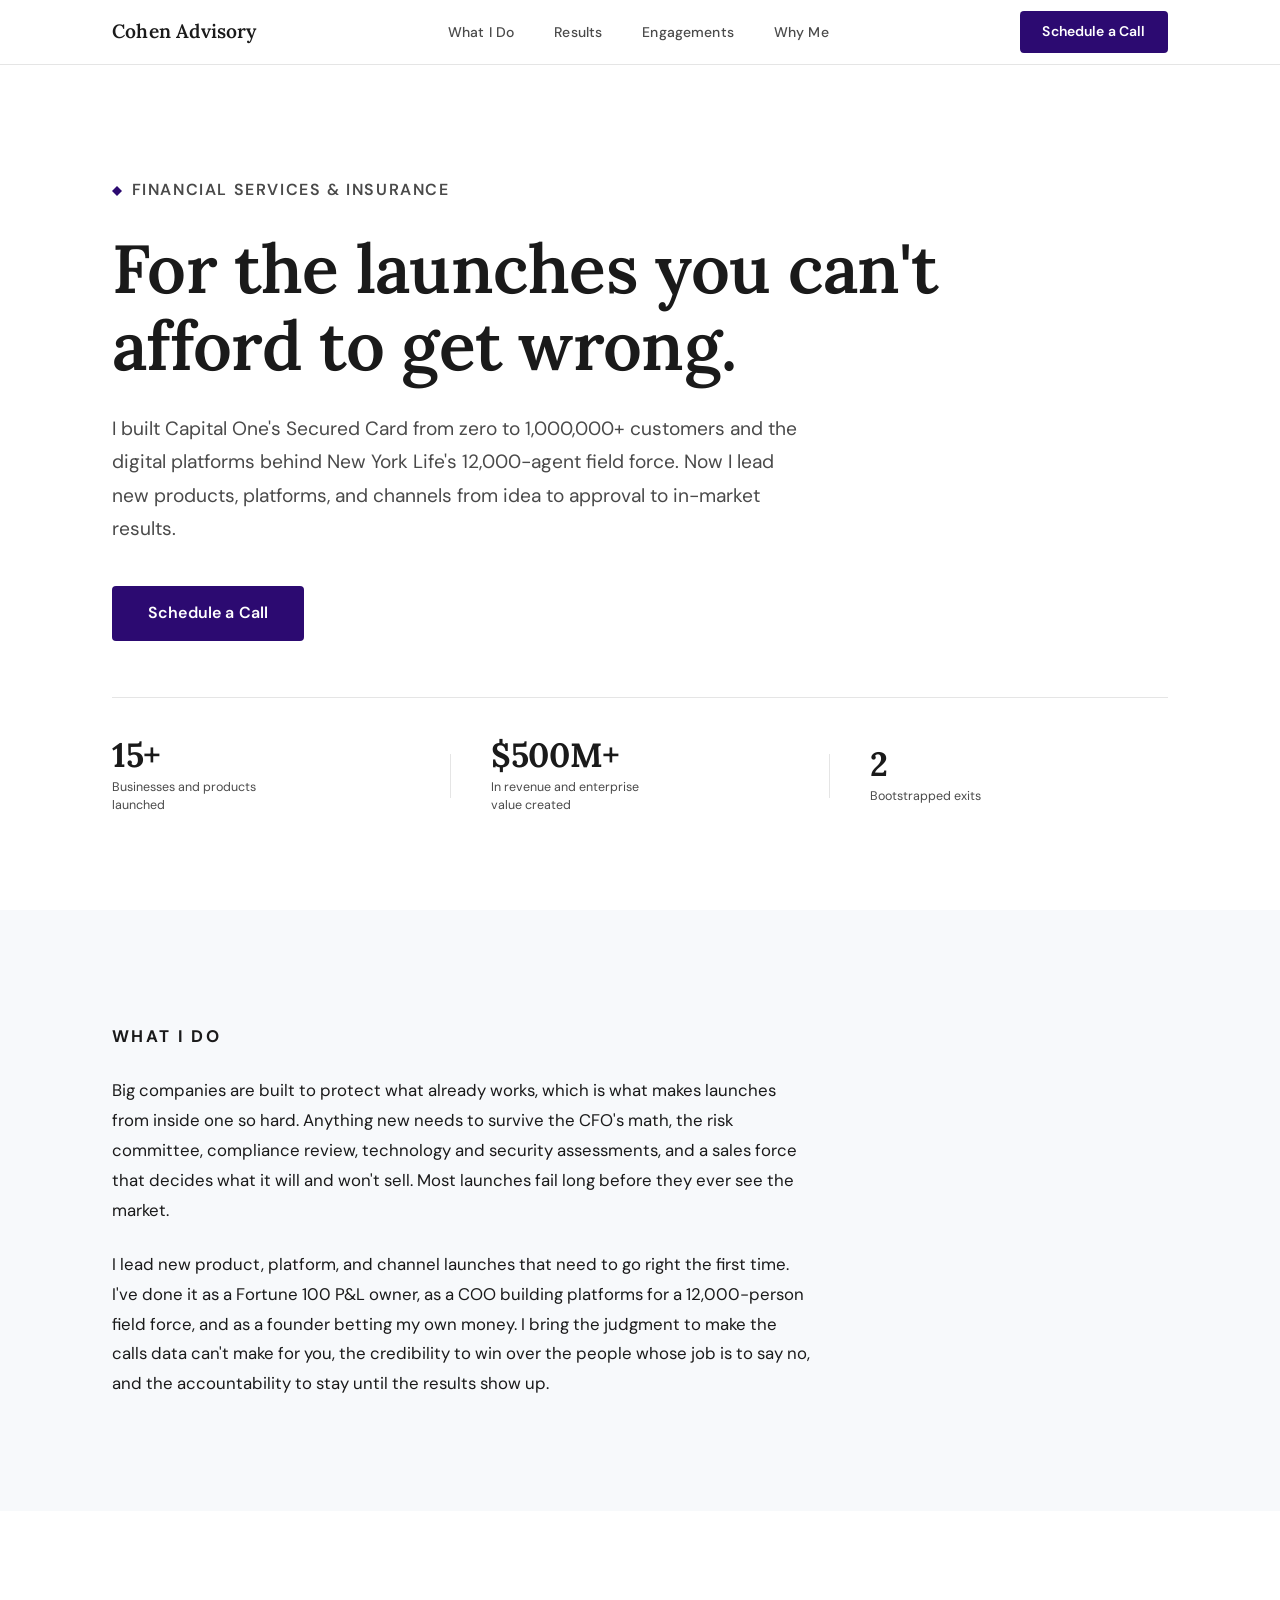
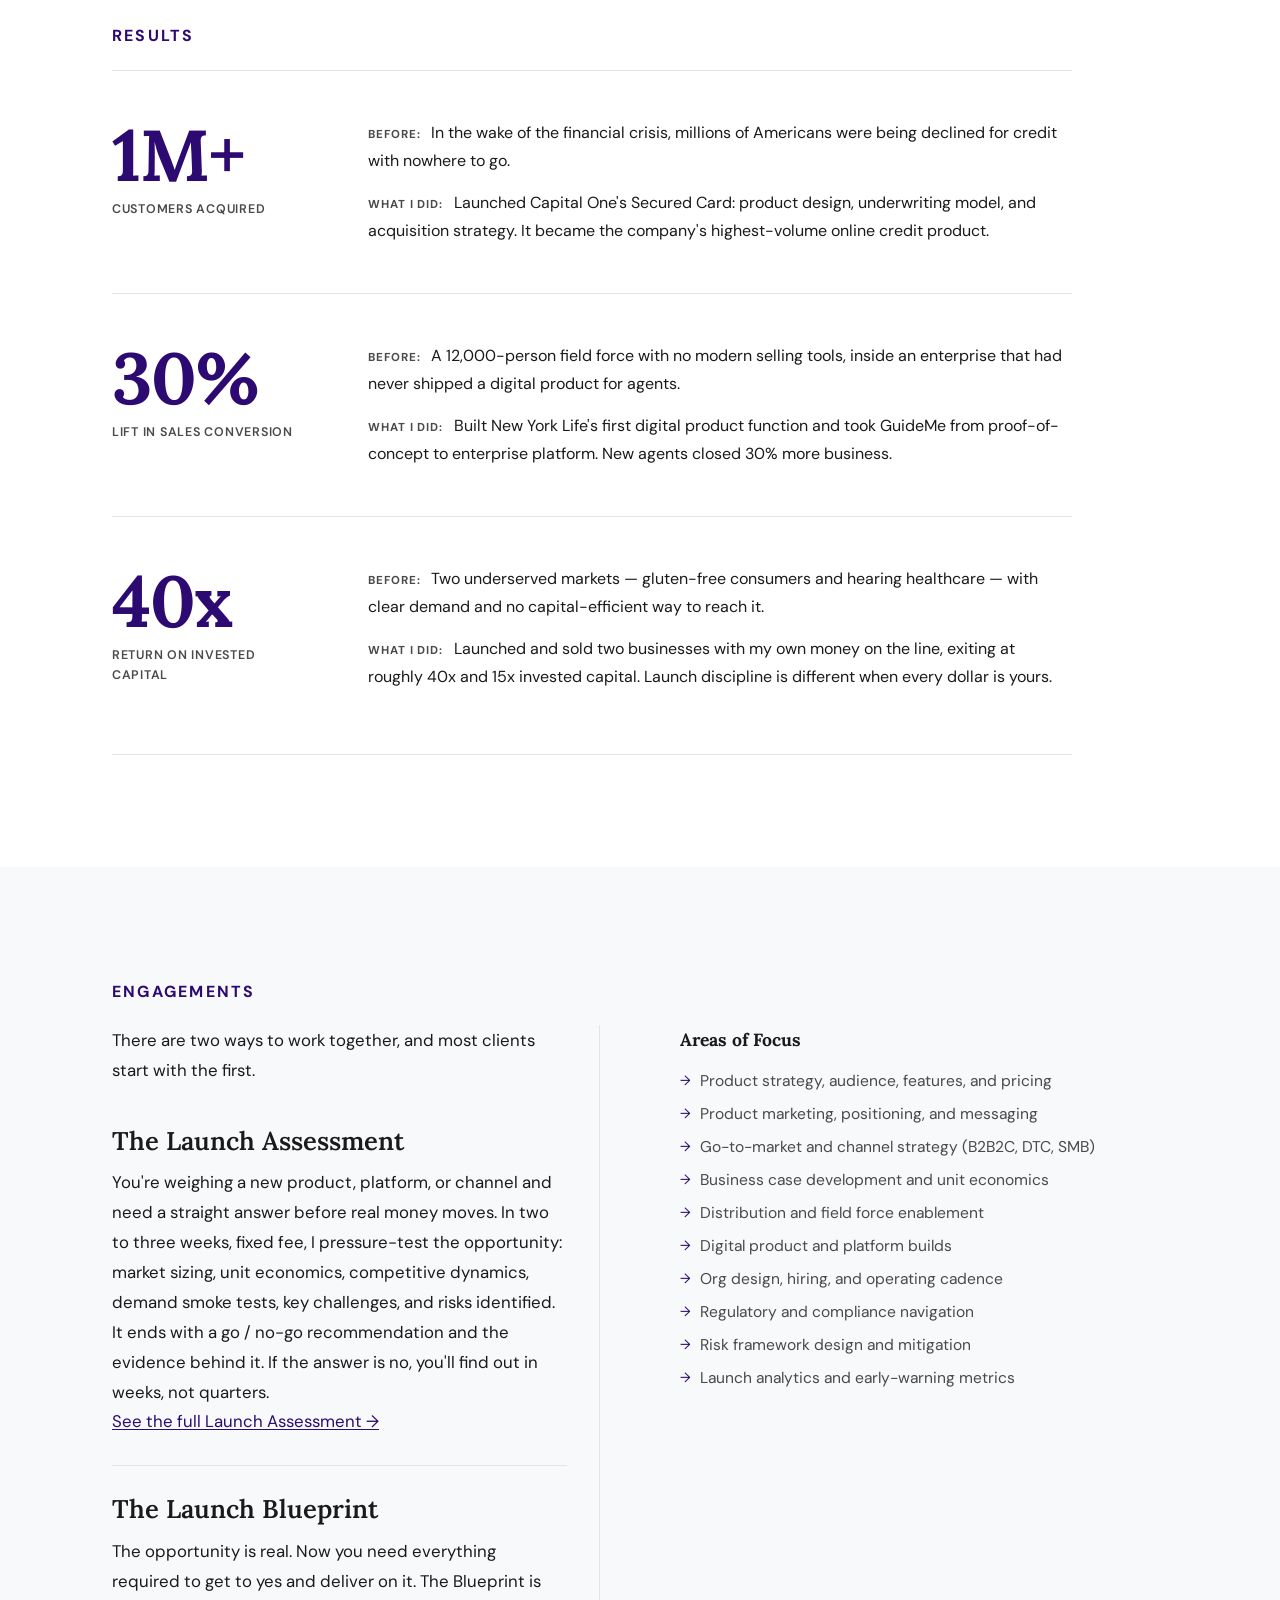
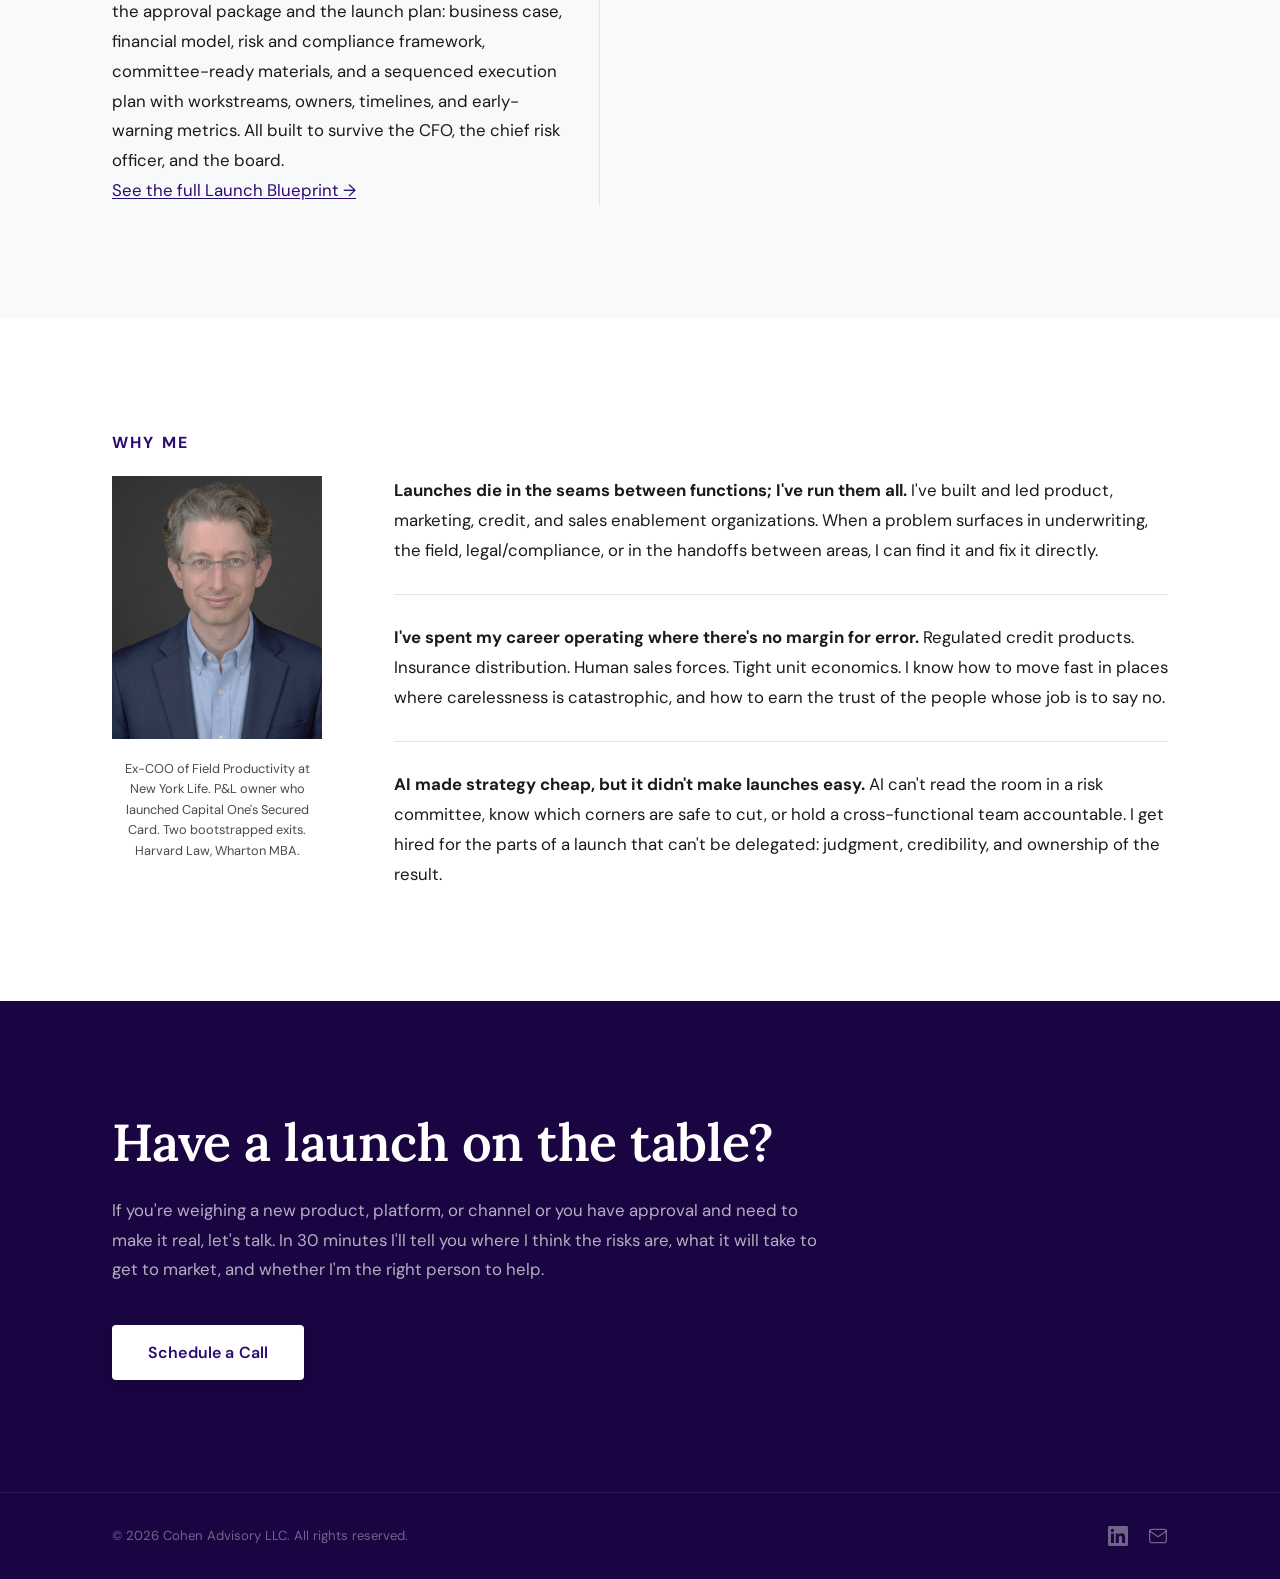
==== commit f0858139: "Add files via upload" ====
--- a/index.html
+++ b/index.html
@@ -36,10 +36,10 @@
             <div class="hero-content">
                 <p class="category-label">
                     <svg class="category-icon" width="10" height="10" viewBox="0 0 10 10" fill="none" xmlns="http://www.w3.org/2000/svg" aria-hidden="true"><polygon points="5,0 10,5 5,10 0,5" fill="currentColor"/></svg>
-                    Financial Services &amp; Insurance | New Business &amp; Product Launches
+                    Financial Services &amp; Insurance
                 </p>
                 <h1 class="hero-headline">For the launches you can't afford to get wrong.</h1>
-                <p class="hero-credential">I built Capital One's Secured Card from zero to 1,000,000+ customers and the digital platforms behind New York Life's 12,000-agent field force. Now I lead new products, platforms, and channels from idea to approval to market.</p>
+                <p class="hero-credential">I built Capital One's Secured Card from zero to 1,000,000+ customers and the digital platforms behind New York Life's 12,000-agent field force. Now I lead new products, platforms, and channels from idea to approval to in-market results.</p>
                 <a href="https://calendar.app.google/HQ8vqJX4E622rzgx5" target="_blank" class="btn btn-primary btn-large">Schedule a Call</a>
 
                 <div class="stats-row">
